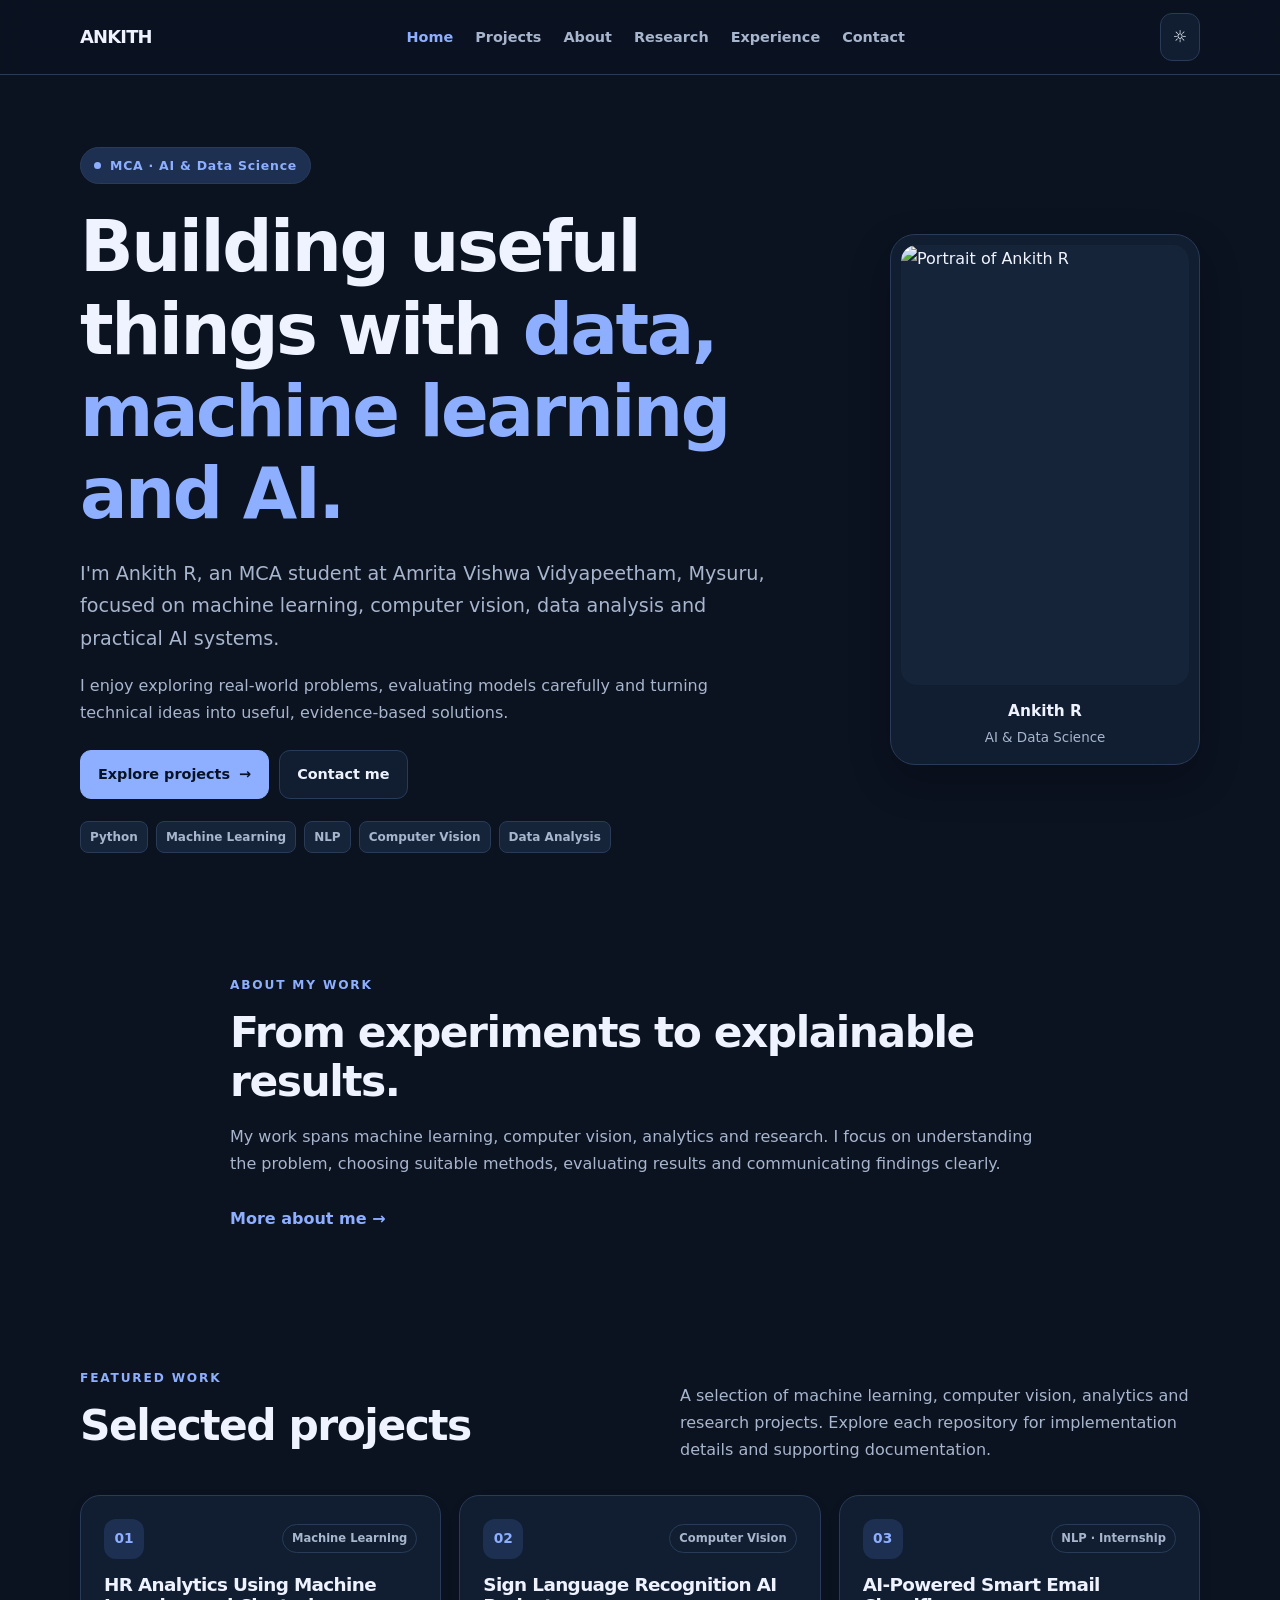
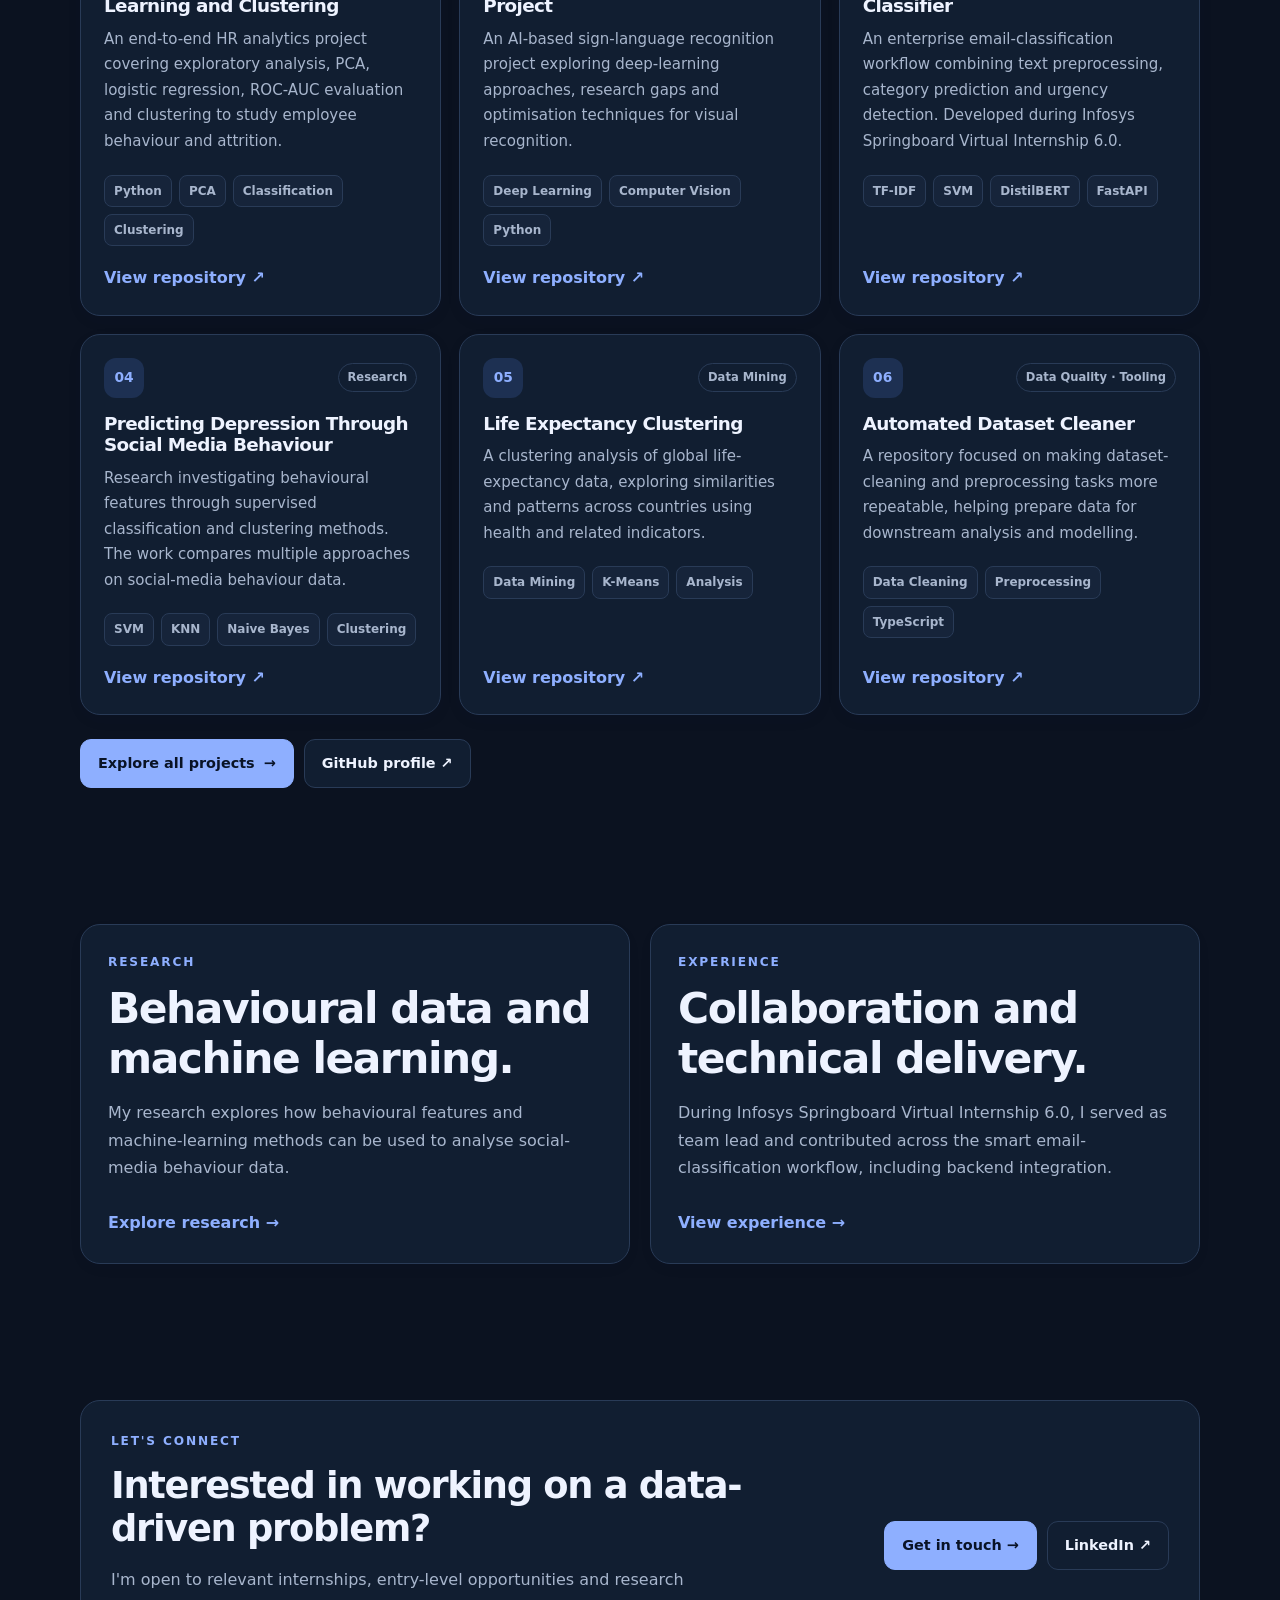
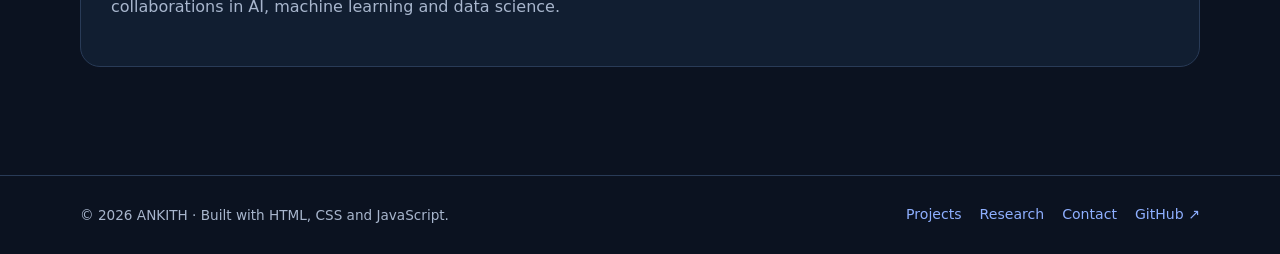
==== index.html @ ab0a6fef "Add files via upload" ====
<!doctype html>
<html lang="en" data-theme="dark">
<head>
  <meta charset="utf-8">
  <meta name="viewport" content="width=device-width, initial-scale=1">
  <meta name="description" content="Ankith R — MCA student in Artificial Intelligence and Data Science, exploring machine learning, computer vision, data analytics and research.">
  <meta name="theme-color" content="#0b1220">
  <title>Ankith R | AI &amp; Data Science Portfolio</title>

  <link rel="stylesheet" href="assets/style.css">

  <script>
    try {
      const savedTheme = localStorage.getItem("ankith-theme");
      if (savedTheme === "light" || savedTheme === "dark") {
        document.documentElement.dataset.theme = savedTheme;
      }
    } catch (e) {}
  </script>
</head>

<body>
  <a class="skip-link" href="#main">Skip to content</a>

  <header class="site-header">
    <div class="container nav-wrap">
      <a class="brand" href="index.html" aria-label="Ankith homepage">ANKITH</a>

      <nav class="nav" data-nav aria-label="Main navigation">
        <a href="index.html" aria-current="page">Home</a>
        <a href="projects.html">Projects</a>
        <a href="about.html">About</a>
        <a href="research.html">Research</a>
        <a href="experience.html">Experience</a>
        <a href="contact.html">Contact</a>
      </nav>

      <div class="nav-actions">
        <button class="icon-btn" type="button" data-theme-toggle
          aria-label="Toggle light and dark theme">☼</button>
        <button class="menu-btn" type="button" data-menu-toggle
          aria-expanded="false" aria-label="Toggle navigation">Menu</button>
      </div>
    </div>
  </header>

  <main id="main">
    <!-- HERO -->
    <section class="hero">
      <div class="container hero-grid">
        <div class="hero-copy reveal">
          <span class="eyebrow">MCA · AI &amp; Data Science</span>

          <h1>
            Building useful things with
            <em>data, machine learning and AI.</em>
          </h1>

          <p class="lead">
            I'm Ankith R, an MCA student at Amrita Vishwa Vidyapeetham,
            Mysuru, focused on machine learning, computer vision,
            data analysis and practical AI systems.
          </p>

          <p>
            I enjoy exploring real-world problems, evaluating models
            carefully and turning technical ideas into useful,
            evidence-based solutions.
          </p>

          <div class="button-row">
            <a class="btn btn-primary" href="projects.html">Explore projects <span aria-hidden="true">→</span></a>
            <a class="btn btn-secondary" href="contact.html">Contact me</a>
          </div>

          <div class="skill-row" aria-label="Areas of focus">
            <span class="skill-chip">Python</span>
            <span class="skill-chip">Machine Learning</span>
            <span class="skill-chip">NLP</span>
            <span class="skill-chip">Computer Vision</span>
            <span class="skill-chip">Data Analysis</span>
          </div>
        </div>

        <aside class="profile-frame reveal" aria-label="Profile">
          <img
            class="profile-photo"
            src="assets/profile.jpg"
            alt="Portrait of Ankith R"
            width="400"
            height="440"
            fetchpriority="high"
          >
          <div class="profile-caption">
            <strong>Ankith R</strong>
            <span>AI &amp; Data Science</span>
          </div>
        </aside>
      </div>
    </section>

    <!-- ABOUT PREVIEW -->
    <section class="section">
      <div class="container content-narrow reveal">
        <div class="kicker">About my work</div>
        <h2>From experiments to explainable results.</h2>
        <p>
          My work spans machine learning, computer vision, analytics
          and research. I focus on understanding the problem, choosing
          suitable methods, evaluating results and communicating
          findings clearly.
        </p>
        <a class="text-link" href="about.html">More about me <span aria-hidden="true">→</span></a>
      </div>
    </section>

    <!-- FEATURED PROJECTS -->
    <section class="section projects-showcase">
      <div class="container">
        <div class="section-head">
          <div>
            <div class="kicker">Featured work</div>
            <h2>Selected projects</h2>
          </div>
          <p>
            A selection of machine learning, computer vision,
            analytics and research projects. Explore each repository
            for implementation details and supporting documentation.
          </p>
        </div>

        <div class="project-grid">
          <article class="project-card reveal">
            <div class="card-top">
              <span class="project-number">01</span>
              <span class="badge">Machine Learning</span>
            </div>
            <h3>HR Analytics Using Machine Learning and Clustering</h3>
            <p>
              An end-to-end HR analytics project covering exploratory
              analysis, PCA, logistic regression, ROC-AUC evaluation
              and clustering to study employee behaviour and attrition.
            </p>
            <div class="tag-row">
              <span class="tag">Python</span>
              <span class="tag">PCA</span>
              <span class="tag">Classification</span>
              <span class="tag">Clustering</span>
            </div>
            <a class="text-link" href="https://github.com/AnkithR10/HR-Analytics-Using-Machine-Learning-and-Clustering" target="_blank" rel="noopener noreferrer">View repository ↗</a>
          </article>

          <article class="project-card reveal">
            <div class="card-top">
              <span class="project-number">02</span>
              <span class="badge">Computer Vision</span>
            </div>
            <h3>Sign Language Recognition AI Project</h3>
            <p>
              An AI-based sign-language recognition project exploring
              deep-learning approaches, research gaps and optimisation
              techniques for visual recognition.
            </p>
            <div class="tag-row">
              <span class="tag">Deep Learning</span>
              <span class="tag">Computer Vision</span>
              <span class="tag">Python</span>
            </div>
            <a class="text-link" href="https://github.com/AnkithR10/Sign-Language-Recognition-AI-project" target="_blank" rel="noopener noreferrer">View repository ↗</a>
          </article>

          <article class="project-card reveal">
            <div class="card-top">
              <span class="project-number">03</span>
              <span class="badge">NLP · Internship</span>
            </div>
            <h3>AI-Powered Smart Email Classifier</h3>
            <p>
              An enterprise email-classification workflow combining
              text preprocessing, category prediction and urgency
              detection. Developed during Infosys Springboard
              Virtual Internship 6.0.
            </p>
            <div class="tag-row">
              <span class="tag">TF-IDF</span>
              <span class="tag">SVM</span>
              <span class="tag">DistilBERT</span>
              <span class="tag">FastAPI</span>
            </div>
            <a class="text-link" href="https://github.com/AnkithR10/AI-Powered-Smart-Email-Classifier-for-Enterprises" target="_blank" rel="noopener noreferrer">View repository ↗</a>
          </article>

          <article class="project-card reveal">
            <div class="card-top">
              <span class="project-number">04</span>
              <span class="badge">Research</span>
            </div>
            <h3>Predicting Depression Through Social Media Behaviour</h3>
            <p>
              Research investigating behavioural features through
              supervised classification and clustering methods.
              The work compares multiple approaches on social-media
              behaviour data.
            </p>
            <div class="tag-row">
              <span class="tag">SVM</span>
              <span class="tag">KNN</span>
              <span class="tag">Naive Bayes</span>
              <span class="tag">Clustering</span>
            </div>
            <a class="text-link" href="https://github.com/AnkithR10/Predicting-Depression-Through-Social-Media-Behaviour" target="_blank" rel="noopener noreferrer">View repository ↗</a>
          </article>

          <article class="project-card reveal">
            <div class="card-top">
              <span class="project-number">05</span>
              <span class="badge">Data Mining</span>
            </div>
            <h3>Life Expectancy Clustering</h3>
            <p>
              A clustering analysis of global life-expectancy data,
              exploring similarities and patterns across countries
              using health and related indicators.
            </p>
            <div class="tag-row">
              <span class="tag">Data Mining</span>
              <span class="tag">K-Means</span>
              <span class="tag">Analysis</span>
            </div>
            <a class="text-link" href="https://github.com/AnkithR10/Life-Expectancy-Clustering" target="_blank" rel="noopener noreferrer">View repository ↗</a>
          </article>

          <article class="project-card reveal">
            <div class="card-top">
              <span class="project-number">06</span>
              <span class="badge">Data Quality · Tooling</span>
            </div>
            <h3>Automated Dataset Cleaner</h3>
            <p>
              A repository focused on making dataset-cleaning and
              preprocessing tasks more repeatable, helping prepare
              data for downstream analysis and modelling.
            </p>
            <div class="tag-row">
              <span class="tag">Data Cleaning</span>
              <span class="tag">Preprocessing</span>
              <span class="tag">TypeScript</span>
            </div>
            <a class="text-link" href="https://github.com/AnkithR10/Automated-Dataset-Cleaner" target="_blank" rel="noopener noreferrer">View repository ↗</a>
          </article>
        </div>

        <div class="button-row">
          <a class="btn btn-primary" href="projects.html">Explore all projects <span aria-hidden="true">→</span></a>
          <a class="btn btn-secondary" href="https://github.com/AnkithR10" target="_blank" rel="noopener noreferrer">GitHub profile ↗</a>
        </div>
      </div>
    </section>

    <!-- RESEARCH / EXPERIENCE -->
    <section class="section">
      <div class="container highlight-grid">
        <article class="panel reveal">
          <div class="kicker">Research</div>
          <h2>Behavioural data and machine learning.</h2>
          <p>
            My research explores how behavioural features and
            machine-learning methods can be used to analyse
            social-media behaviour data.
          </p>
          <a class="text-link" href="research.html">Explore research →</a>
        </article>

        <article class="panel reveal">
          <div class="kicker">Experience</div>
          <h2>Collaboration and technical delivery.</h2>
          <p>
            During Infosys Springboard Virtual Internship 6.0,
            I served as team lead and contributed across the
            smart email-classification workflow, including
            backend integration.
          </p>
          <a class="text-link" href="experience.html">View experience →</a>
        </article>
      </div>
    </section>

    <!-- CONTACT CTA -->
    <section class="section">
      <div class="container contact-cta reveal">
        <div>
          <div class="kicker">Let's connect</div>
          <h2>Interested in working on a data-driven problem?</h2>
          <p>
            I'm open to relevant internships, entry-level opportunities
            and research collaborations in AI, machine learning and
            data science.
          </p>
        </div>
        <div class="button-row">
          <a class="btn btn-primary" href="contact.html">Get in touch →</a>
          <a class="btn btn-secondary" href="https://www.linkedin.com/in/ankith-r-/" target="_blank" rel="noopener noreferrer">LinkedIn ↗</a>
        </div>
      </div>
    </section>
  </main>

  <footer class="footer">
    <div class="container footer-wrap">
      <p>© <span data-year>2026</span> ANKITH · Built with HTML, CSS and JavaScript.</p>
      <div class="footer-links">
        <a href="projects.html">Projects</a>
        <a href="research.html">Research</a>
        <a href="contact.html">Contact</a>
        <a href="https://github.com/AnkithR10" target="_blank" rel="noopener noreferrer">GitHub ↗</a>
      </div>
    </div>
  </footer>

  <script src="assets/script.js"></script>
</body>
</html>
---- assets/style.css ----
/* =====================================================
   ANKITH PORTFOLIO — COMPLETE RESPONSIVE STYLESHEET
   Light theme by default; dark theme when data-theme=dark
   ===================================================== */

:root {
  color-scheme: light;
  --bg: #f6f8fc;
  --surface: #ffffff;
  --surface-alt: #edf2fa;
  --ink: #17243a;
  --muted: #52627a;
  --line: #d6dfed;
  --accent: #245ce2;
  --accent-dark: #1742ad;
  --soft: #e4ecff;
  --navy: #101d32;
  --shadow: 0 16px 42px rgba(18, 38, 75, .08);
  --radius: 20px;
  --max: 1120px;
}

:root[data-theme="dark"] {
  color-scheme: dark;
  --bg: #0b1220;
  --surface: #111e31;
  --surface-alt: #16243a;
  --ink: #eef3ff;
  --muted: #a8b6cd;
  --line: #293b57;
  --accent: #8eafff;
  --accent-dark: #b5c9ff;
  --soft: #1d3052;
  --navy: #08101d;
  --shadow: 0 16px 42px rgba(0, 0, 0, .22);
}

/* Reset and page defaults */
* {
  box-sizing: border-box;
}

html {
  scroll-behavior: smooth;
  scroll-padding-top: 90px;
}

body {
  margin: 0;
  background: var(--bg);
  color: var(--ink);
  font-family: Inter, ui-sans-serif, system-ui, -apple-system,
    BlinkMacSystemFont, "Segoe UI", sans-serif;
  font-size: 16px;
  line-height: 1.7;
  transition: background-color .2s ease, color .2s ease;
}

img {
  max-width: 100%;
}

a {
  color: var(--accent);
  text-decoration: none;
  transition: color .18s ease;
}

a:hover {
  text-decoration: underline;
}

button,
input,
textarea,
select {
  font: inherit;
}

button,
a {
  touch-action: manipulation;
}

button:focus-visible,
a:focus-visible,
input:focus-visible,
textarea:focus-visible {
  outline: 3px solid var(--accent);
  outline-offset: 4px;
}

::selection {
  background: var(--soft);
  color: var(--ink);
}

.skip-link {
  position: absolute;
  top: 8px;
  left: -9999px;
  z-index: 100;
  padding: 10px 14px;
  border-radius: 8px;
  background: var(--surface);
  color: var(--ink);
}

.skip-link:focus {
  left: 8px;
}

.container {
  width: min(var(--max), calc(100% - 40px));
  margin-inline: auto;
}

.content-narrow {
  max-width: 820px;
}

/* Navigation */
.site-header {
  position: sticky;
  top: 0;
  z-index: 50;
  background: var(--bg);
  background: color-mix(in srgb, var(--bg) 94%, transparent);
  backdrop-filter: blur(14px);
  border-bottom: 1px solid var(--line);
}

.nav-wrap {
  min-height: 74px;
  display: flex;
  align-items: center;
  justify-content: space-between;
  gap: 22px;
}

.brand {
  color: var(--ink);
  font-size: 1.12rem;
  font-weight: 900;
  letter-spacing: -.045em;
  white-space: nowrap;
}

.brand:hover {
  text-decoration: none;
}

.nav {
  display: flex;
  align-items: center;
  gap: 22px;
}

.nav a {
  color: var(--muted);
  font-size: .9rem;
  font-weight: 650;
}

.nav a:hover,
.nav a[aria-current="page"] {
  color: var(--accent);
  text-decoration: none;
}

.nav-actions {
  display: flex;
  align-items: center;
  gap: 8px;
}

.icon-btn,
.menu-btn {
  display: inline-flex;
  align-items: center;
  justify-content: center;
  min-height: 42px;
  padding: 9px 12px;
  border: 1px solid var(--line);
  border-radius: 12px;
  background: var(--surface);
  color: var(--ink);
  cursor: pointer;
}

.icon-btn:hover,
.menu-btn:hover {
  border-color: var(--accent);
}

.menu-btn {
  display: none;
}

/* Headings and shared text */
h1,
h2,
h3,
h4 {
  margin: 0 0 16px;
  color: var(--ink);
  line-height: 1.17;
  letter-spacing: -.035em;
}

h1 {
  max-width: 850px;
  font-size: clamp(2.6rem, 5.5vw, 4.7rem);
  font-weight: 850;
}

h2 {
  font-size: clamp(1.8rem, 3.4vw, 2.65rem);
  font-weight: 800;
}

h3 {
  font-size: 1.2rem;
  font-weight: 780;
}

p {
  margin: 0 0 16px;
  color: var(--muted);
}

.lead {
  max-width: 700px;
  font-size: clamp(1.05rem, 1.8vw, 1.2rem);
}

.kicker {
  margin-bottom: 12px;
  color: var(--accent);
  font-size: .76rem;
  font-weight: 850;
  letter-spacing: .15em;
  text-transform: uppercase;
}

.eyebrow {
  display: inline-flex;
  align-items: center;
  gap: 9px;
  margin-bottom: 22px;
  padding: 7px 13px;
  border: 1px solid var(--line);
  border-radius: 999px;
  background: var(--soft);
  color: var(--accent);
  font-size: .78rem;
  font-weight: 800;
  letter-spacing: .06em;
}

.eyebrow::before {
  width: 7px;
  height: 7px;
  border-radius: 50%;
  background: var(--accent);
  content: "";
}

/* Homepage hero */
.hero {
  padding: 72px 0 54px;
}

.hero-grid {
  display: grid;
  grid-template-columns: minmax(0, 1.35fr) minmax(230px, .65fr);
  align-items: center;
  gap: clamp(32px, 6vw, 76px);
}

.hero-copy h1 {
  margin-bottom: 22px;
}

.hero-copy h1 em {
  color: var(--accent);
  font-style: normal;
}

.hero-copy > p {
  max-width: 690px;
}

.profile-frame {
  width: 100%;
  max-width: 310px;
  justify-self: end;
  padding: 10px;
  overflow: hidden;
  border: 1px solid var(--line);
  border-radius: 25px;
  background: var(--surface);
  box-shadow: var(--shadow);
}

.profile-photo {
  display: block;
  width: 100%;
  aspect-ratio: 4 / 5.2;
  object-fit: cover;
  object-position: center top;
  border-radius: 16px;
  background: var(--surface-alt);
}

.profile-caption {
  display: flex;
  flex-direction: column;
  align-items: center;
  gap: 2px;
  padding: 13px 5px 5px;
  color: var(--muted);
  text-align: center;
  font-size: .88rem;
}

.profile-caption strong {
  color: var(--ink);
  font-size: .96rem;
}

.profile-caption span {
  font-size: .84rem;
}

/* Buttons and skill tags */
.button-row,
.tag-row,
.skill-row {
  display: flex;
  align-items: center;
  flex-wrap: wrap;
  gap: 10px;
}

.button-row {
  margin-top: 24px;
}

.btn {
  display: inline-flex;
  align-items: center;
  justify-content: center;
  gap: 9px;
  min-height: 44px;
  padding: 11px 17px;
  border: 1px solid transparent;
  border-radius: 11px;
  font-size: .9rem;
  font-weight: 750;
  transition: transform .18s ease, background-color .18s ease,
    border-color .18s ease;
}

.btn:hover {
  transform: translateY(-2px);
  text-decoration: none;
}

.btn-primary {
  border-color: var(--accent);
  background: var(--accent);
  color: #fff;
}

:root[data-theme="dark"] .btn-primary {
  color: #091326;
}

.btn-primary:hover {
  background: var(--accent-dark);
  color: var(--bg);
}

.btn-secondary {
  border-color: var(--line);
  background: var(--surface);
  color: var(--ink);
}

.btn-secondary:hover {
  border-color: var(--accent);
  color: var(--accent);
}

.skill-row {
  margin-top: 22px;
  gap: 8px;
}

.skill-chip,
.tag {
  display: inline-flex;
  align-items: center;
  padding: 5px 9px;
  border: 1px solid var(--line);
  border-radius: 8px;
  background: var(--surface-alt);
  color: var(--muted);
  font-size: .75rem;
  font-weight: 600;
}

/* Sections */
.section {
  padding: 68px 0;
}

.section-tight {
  padding: 38px 0;
}

.section-head {
  display: flex;
  align-items: end;
  justify-content: space-between;
  gap: 28px;
  margin-bottom: 28px;
}

.section-head > div {
  flex: 1;
}

.section-head p {
  max-width: 520px;
  margin-bottom: 3px;
}

.text-link {
  display: inline-block;
  margin-top: 12px;
  color: var(--accent);
  font-weight: 800;
}

.text-link:hover {
  text-decoration: underline;
}

/* Project cards */
.project-grid,
.card-grid {
  display: grid;
  grid-template-columns: repeat(3, minmax(0, 1fr));
  gap: 18px;
}

.project-card,
.card {
  display: flex;
  min-width: 0;
  flex-direction: column;
  align-items: flex-start;
  padding: 23px;
  border: 1px solid var(--line);
  border-radius: var(--radius);
  background: var(--surface);
  box-shadow: 0 5px 18px rgba(20, 40, 75, .035);
  transition: transform .22s ease, border-color .22s ease,
    box-shadow .22s ease, background-color .2s ease;
}

.project-card:hover,
.card:hover {
  transform: translateY(-4px);
  border-color: var(--accent);
  box-shadow: var(--shadow);
}

.project-card h3,
.card h3 {
  margin: 15px 0 10px;
  font-size: 1.15rem;
}

.project-card p,
.card p {
  font-size: .94rem;
}

.card-top {
  display: flex;
  width: 100%;
  align-items: center;
  justify-content: space-between;
  gap: 10px;
}

.project-number,
.project-mark {
  display: inline-grid;
  min-width: 40px;
  min-height: 40px;
  place-items: center;
  padding: 6px 9px;
  border-radius: 12px;
  background: var(--soft);
  color: var(--accent);
  font-size: .86rem;
  font-weight: 850;
}

.badge,
.pill {
  display: inline-flex;
  align-items: center;
  padding: 4px 9px;
  border: 1px solid var(--line);
  border-radius: 999px;
  color: var(--muted);
  font-size: .72rem;
  font-weight: 700;
}

.project-card .tag-row {
  margin-top: 4px;
  gap: 7px;
}

.project-card .text-link,
.card .card-link {
  margin-top: auto;
  padding-top: 18px;
}

.tags {
  display: flex;
  flex-wrap: wrap;
  gap: 7px;
  margin: 8px 0 18px;
}

.tags span {
  padding: 4px 8px;
  border: 1px solid var(--line);
  border-radius: 8px;
  background: var(--surface-alt);
  color: var(--muted);
  font-size: .76rem;
}

/* Panels and split layouts */
.panel,
.contact-panel,
.content-card {
  padding: 27px;
  border: 1px solid var(--line);
  border-radius: var(--radius);
  background: var(--surface);
  box-shadow: 0 5px 18px rgba(20, 40, 75, .025);
}

.highlight-grid,
.split {
  display: grid;
  grid-template-columns: repeat(2, minmax(0, 1fr));
  align-items: stretch;
  gap: 20px;
}

.list-clean {
  margin: 0;
  padding: 0;
  list-style: none;
}

.list-clean li {
  padding: 12px 0;
  border-bottom: 1px solid var(--line);
  color: var(--muted);
}

.list-clean li:last-child {
  border-bottom: 0;
}

.list-clean strong {
  color: var(--ink);
}

/* Inner pages */
.page-hero {
  padding: 62px 0 28px;
}

.page-hero h1 {
  font-size: clamp(2.4rem, 5vw, 3.8rem);
}

.breadcrumb {
  margin-bottom: 20px;
  color: var(--muted);
  font-size: .85rem;
}

.detail-layout {
  display: grid;
  grid-template-columns: minmax(0, 1fr) 280px;
  align-items: start;
  gap: 32px;
}

.prose h2 {
  margin-top: 38px;
  font-size: 1.7rem;
}

.prose h3 {
  margin-top: 25px;
}

.prose ul,
.prose ol {
  padding-left: 22px;
  color: var(--muted);
}

.prose li {
  margin-bottom: 8px;
}

.callout {
  margin: 22px 0;
  padding: 18px 20px;
  border-left: 4px solid var(--accent);
  border-radius: 0 14px 14px 0;
  background: var(--soft);
}

.callout p {
  margin: 0;
}

/* Experience timeline and metrics */
.timeline {
  margin-left: 8px;
  padding-left: 24px;
  border-left: 2px solid var(--line);
}

.timeline-item {
  position: relative;
  padding-bottom: 28px;
}

.timeline-item::before {
  position: absolute;
  top: 7px;
  left: -32px;
  width: 12px;
  height: 12px;
  border-radius: 50%;
  background: var(--accent);
  box-shadow: 0 0 0 5px var(--soft);
  content: "";
}

.timeline-item:last-child {
  padding-bottom: 0;
}

.timeline-item .meta {
  margin-bottom: 6px;
  color: var(--accent);
  font-size: .85rem;
  font-weight: 750;
}

.metric-row {
  display: grid;
  grid-template-columns: repeat(3, minmax(0, 1fr));
  gap: 12px;
  margin: 22px 0;
}

.metric {
  padding: 16px;
  border: 1px solid var(--line);
  border-radius: 15px;
  background: var(--surface-alt);
}

.metric strong {
  display: block;
  color: var(--ink);
  font-size: 1.4rem;
}

.metric span {
  color: var(--muted);
  font-size: .82rem;
}

/* Contact page and call to action */
.contact-grid {
  display: grid;
  grid-template-columns: repeat(2, minmax(0, 1fr));
  gap: 18px;
}

.contact-item {
  display: flex;
  align-items: flex-start;
  gap: 14px;
  padding: 20px;
  border: 1px solid var(--line);
  border-radius: 16px;
  background: var(--surface);
}

.contact-icon {
  display: grid;
  width: 40px;
  height: 40px;
  flex: 0 0 40px;
  place-items: center;
  border-radius: 12px;
  background: var(--soft);
  color: var(--accent);
  font-weight: 850;
}

.contact-item p {
  margin: 3px 0 0;
  overflow-wrap: anywhere;
}

.contact-cta {
  display: flex;
  align-items: center;
  justify-content: space-between;
  gap: 28px;
  padding: 30px;
  border: 1px solid var(--line);
  border-radius: var(--radius);
  background: var(--surface);
}

.contact-cta > div:first-child {
  max-width: 650px;
}

.contact-cta h2 {
  font-size: clamp(1.6rem, 3vw, 2.3rem);
}

/* Notes and footer */
.notice {
  padding: 16px;
  border: 1px dashed var(--line);
  border-radius: 14px;
  color: var(--muted);
  font-size: .9rem;
}

.empty-link {
  color: var(--muted);
  font-size: .88rem;
}

.back-link {
  display: inline-block;
  margin-top: 12px;
  font-weight: 750;
}

hr {
  margin: 28px 0;
  border: 0;
  border-top: 1px solid var(--line);
}

.footer {
  margin-top: 40px;
  padding: 27px 0;
  border-top: 1px solid var(--line);
  background: var(--bg);
}

.footer-wrap {
  display: flex;
  align-items: center;
  justify-content: space-between;
  flex-wrap: wrap;
  gap: 20px;
}

.footer p {
  margin: 0;
  font-size: .85rem;
}

.footer-links {
  display: flex;
  flex-wrap: wrap;
  gap: 18px;
  font-size: .88rem;
}

/* Subtle entrance animation */
.reveal {
  opacity: 1;
  transform: translateY(0);
}

.js-motion .reveal {
  animation: reveal-in .65s ease both;
}

.js-motion .project-card:nth-child(2),
.js-motion .card:nth-child(2) {
  animation-delay: 70ms;
}

.js-motion .project-card:nth-child(3),
.js-motion .card:nth-child(3) {
  animation-delay: 140ms;
}

.js-motion .project-card:nth-child(4),
.js-motion .card:nth-child(4) {
  animation-delay: 210ms;
}

@keyframes reveal-in {
  from {
    opacity: 0;
    transform: translateY(13px);
  }
  to {
    opacity: 1;
    transform: translateY(0);
  }
}

/* Responsive tablet layout */
@media (max-width: 900px) {
  .hero-grid {
    grid-template-columns: minmax(0, 1.2fr) minmax(200px, .8fr);
    gap: 30px;
  }

  .project-grid,
  .card-grid {
    grid-template-columns: repeat(2, minmax(0, 1fr));
  }

  .detail-layout {
    grid-template-columns: 1fr;
  }

  .section-head {
    align-items: flex-start;
    flex-direction: column;
    gap: 8px;
  }

  .section-head p {
    max-width: 700px;
  }
}

/* Responsive mobile layout */
@media (max-width: 680px) {
  .container {
    width: calc(100% - 30px);
  }

  .nav-wrap {
    min-height: 66px;
  }

  .menu-btn {
    display: inline-flex;
  }

  .nav {
    display: none;
    position: absolute;
    top: 65px;
    right: 0;
    left: 0;
    align-items: flex-start;
    flex-direction: column;
    gap: 15px;
    padding: 18px 22px 22px;
    border-bottom: 1px solid var(--line);
    background: var(--bg);
  }

  .nav.open {
    display: flex;
  }

  .nav-actions {
    margin-left: auto;
  }

  .hero {
    padding: 44px 0 36px;
  }

  .hero-grid {
    grid-template-columns: 1fr;
    gap: 32px;
  }

  .hero-copy h1 {
    font-size: clamp(2.5rem, 10vw, 3.7rem);
  }

  .profile-frame {
    width: min(100%, 290px);
    justify-self: start;
  }

  .section {
    padding: 46px 0;
  }

  .section-tight {
    padding: 30px 0;
  }

  .project-grid,
  .card-grid,
  .contact-grid,
  .highlight-grid,
  .split,
  .metric-row {
    grid-template-columns: 1fr;
  }

  .project-card,
  .card,
  .panel,
  .contact-panel,
  .content-card {
    padding: 21px;
  }

  .contact-cta {
    align-items: flex-start;
    flex-direction: column;
    padding: 23px;
  }

  .page-hero {
    padding-top: 42px;
  }

  .footer-wrap {
    align-items: flex-start;
    flex-direction: column;
  }

  h1 {
    font-size: 2.65rem;
  }
}

/* Respect the visitor's reduced-motion preference */
@media (prefers-reduced-motion: reduce) {
  *,
  *::before,
  *::after {
    scroll-behavior: auto !important;
    animation-duration: .01ms !important;
    animation-iteration-count: 1 !important;
    transition-duration: .01ms !important;
  }

  .project-card:hover,
  .card:hover,
  .btn:hover {
    transform: none;
  }
}
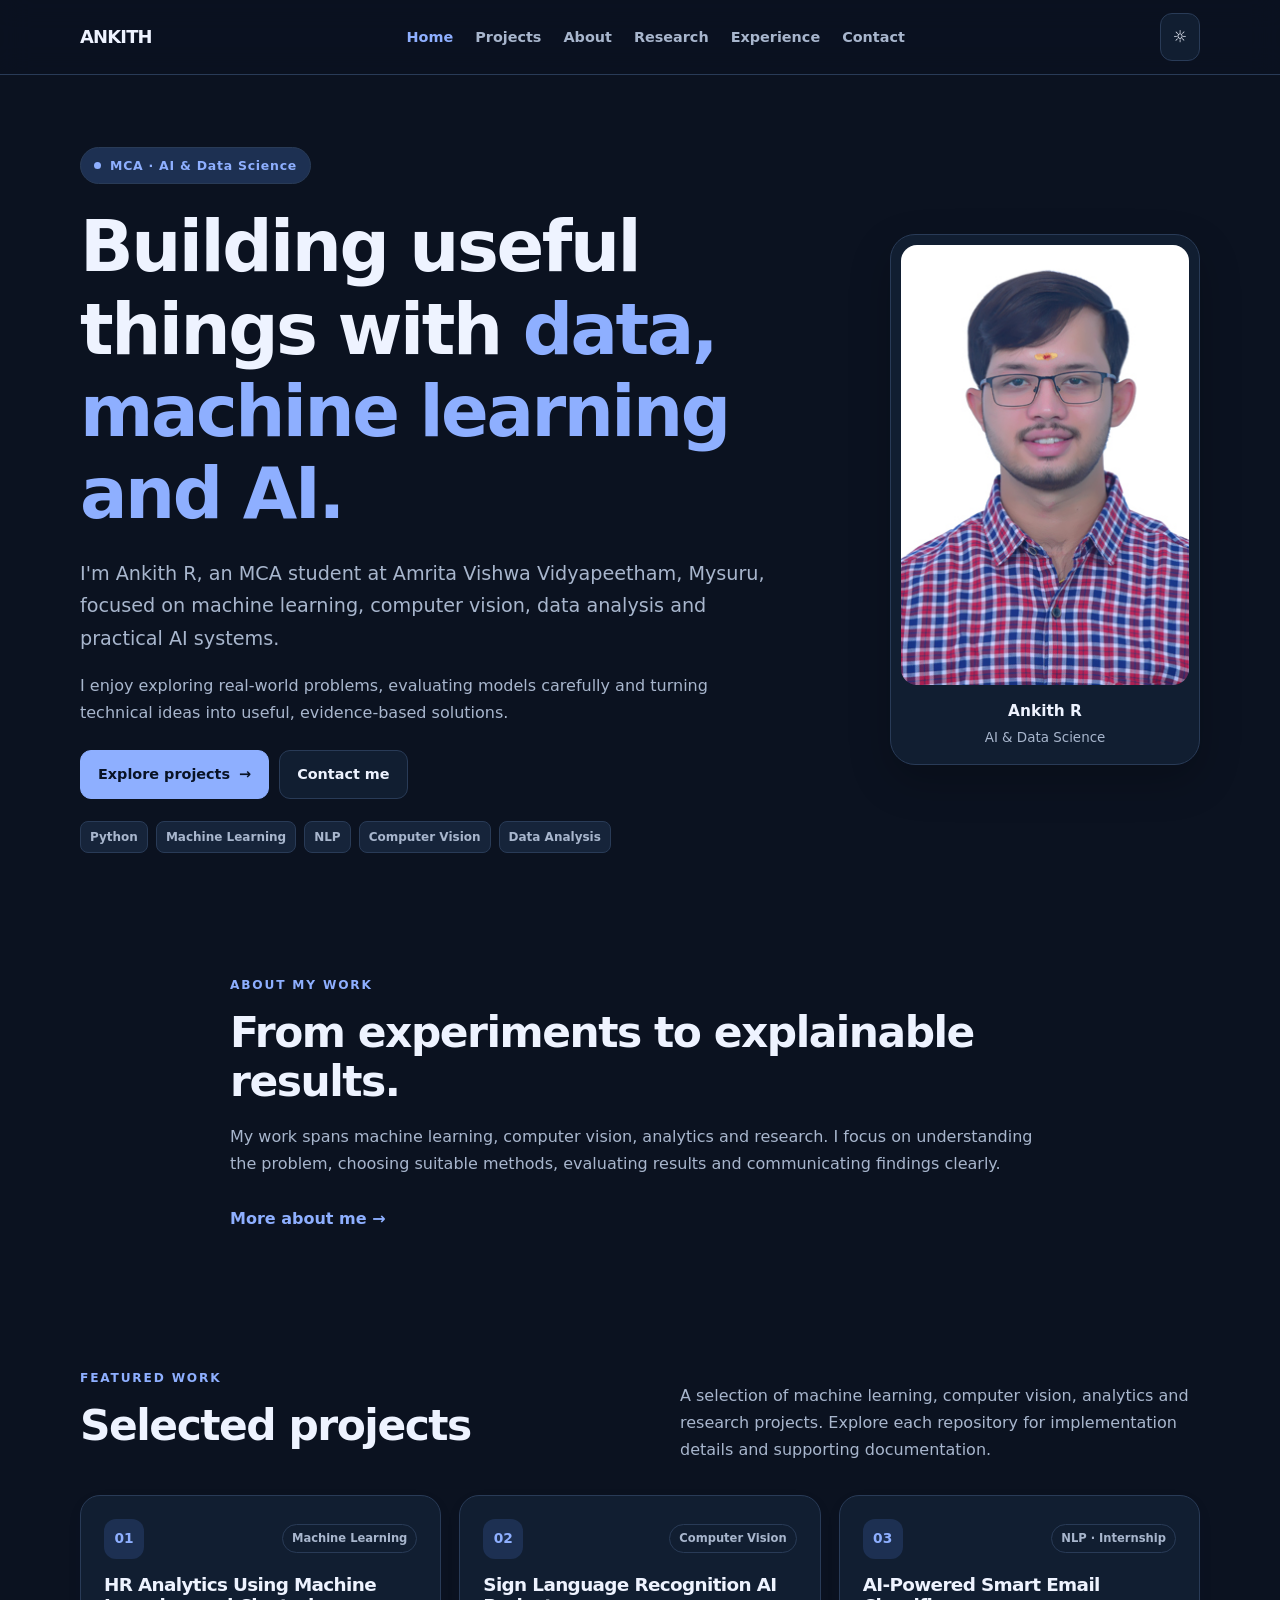
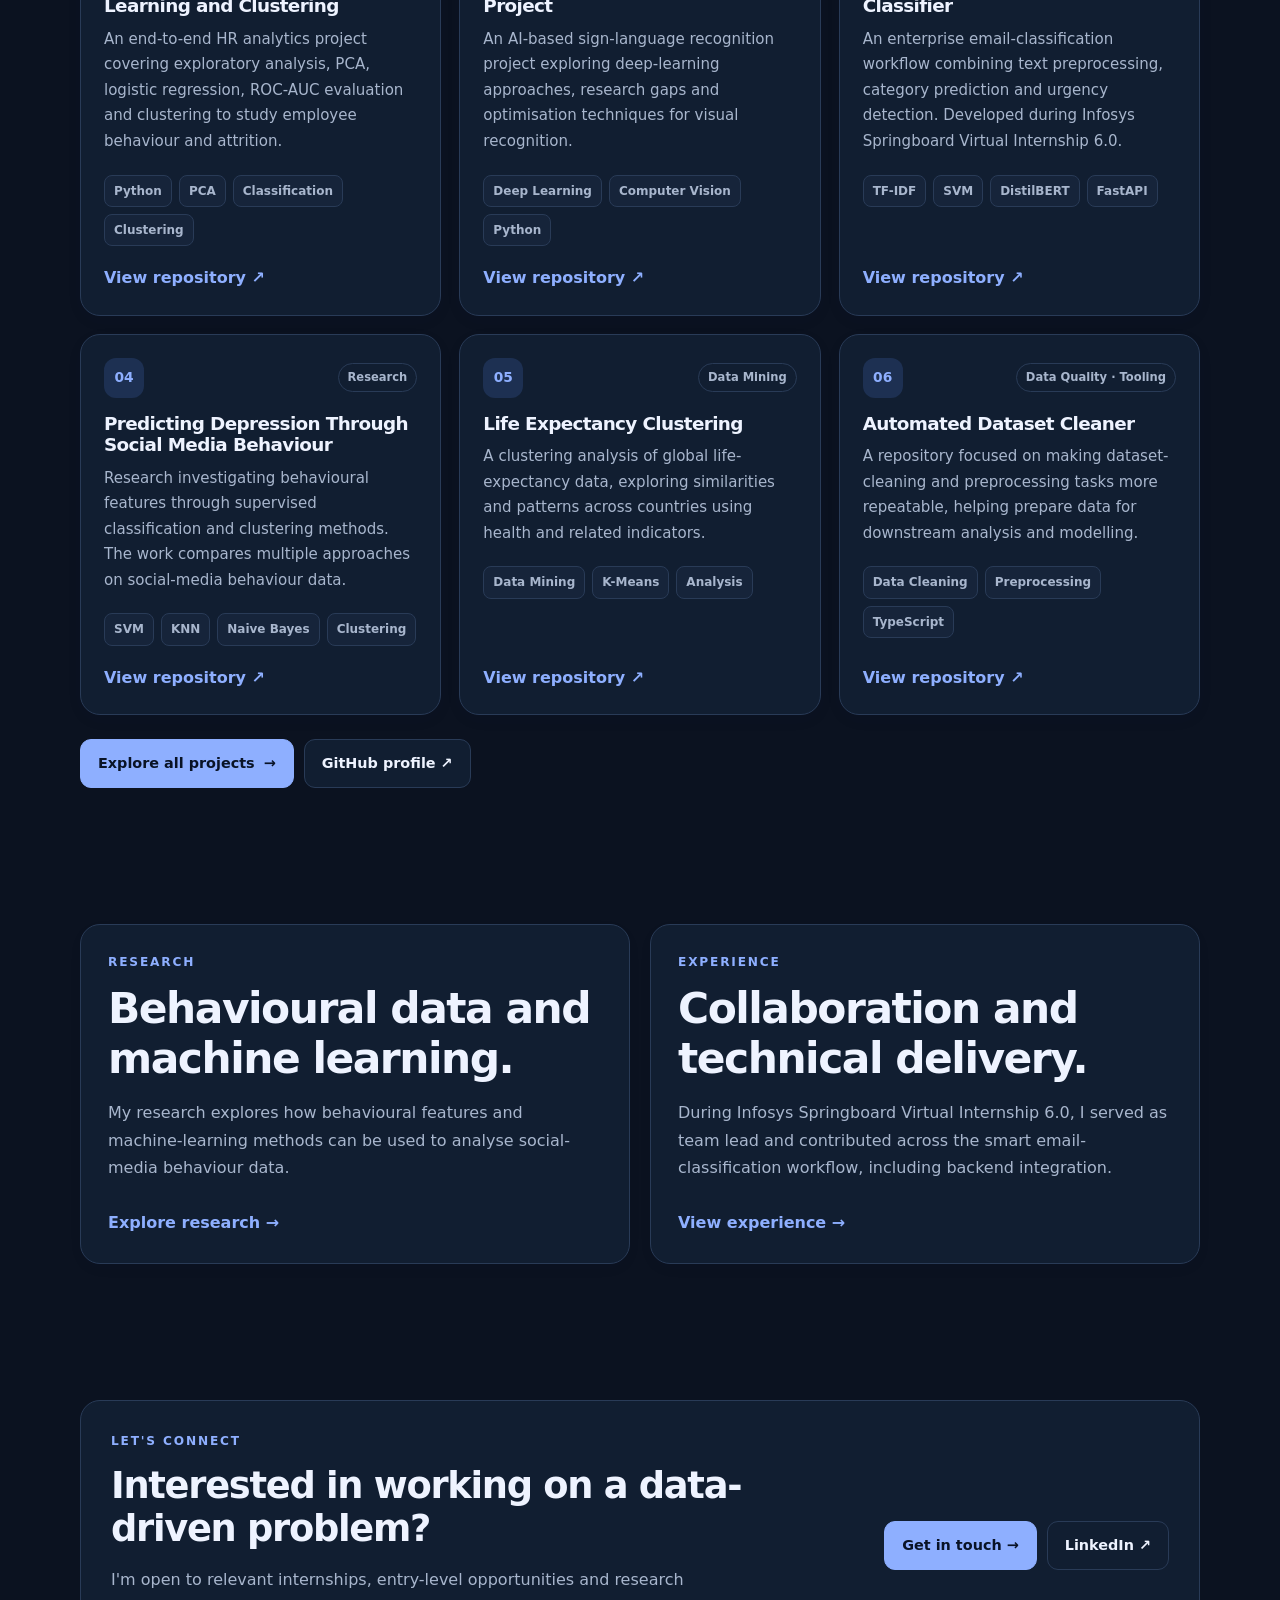
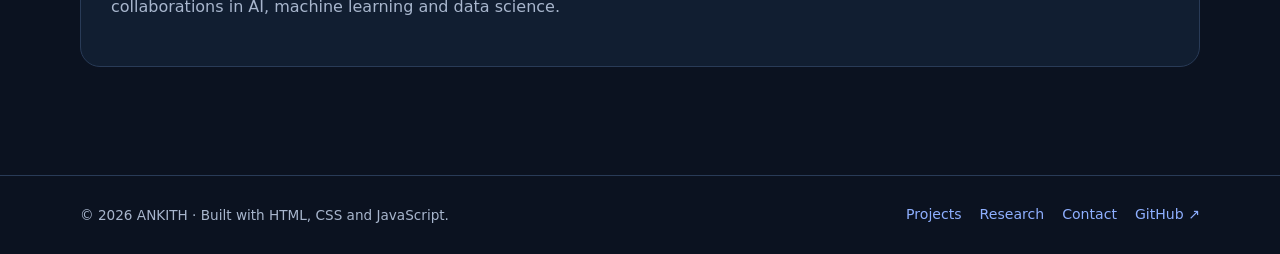
==== commit dc46c12b: "Change profile image filename to uppercase extension" ====
--- a/index.html
+++ b/index.html
@@ -86,7 +86,7 @@
         <aside class="profile-frame reveal" aria-label="Profile">
           <img
             class="profile-photo"
-            src="assets/profile.jpg"
+            src="assets/profile.JPG"
             alt="Portrait of Ankith R"
             width="400"
             height="440"
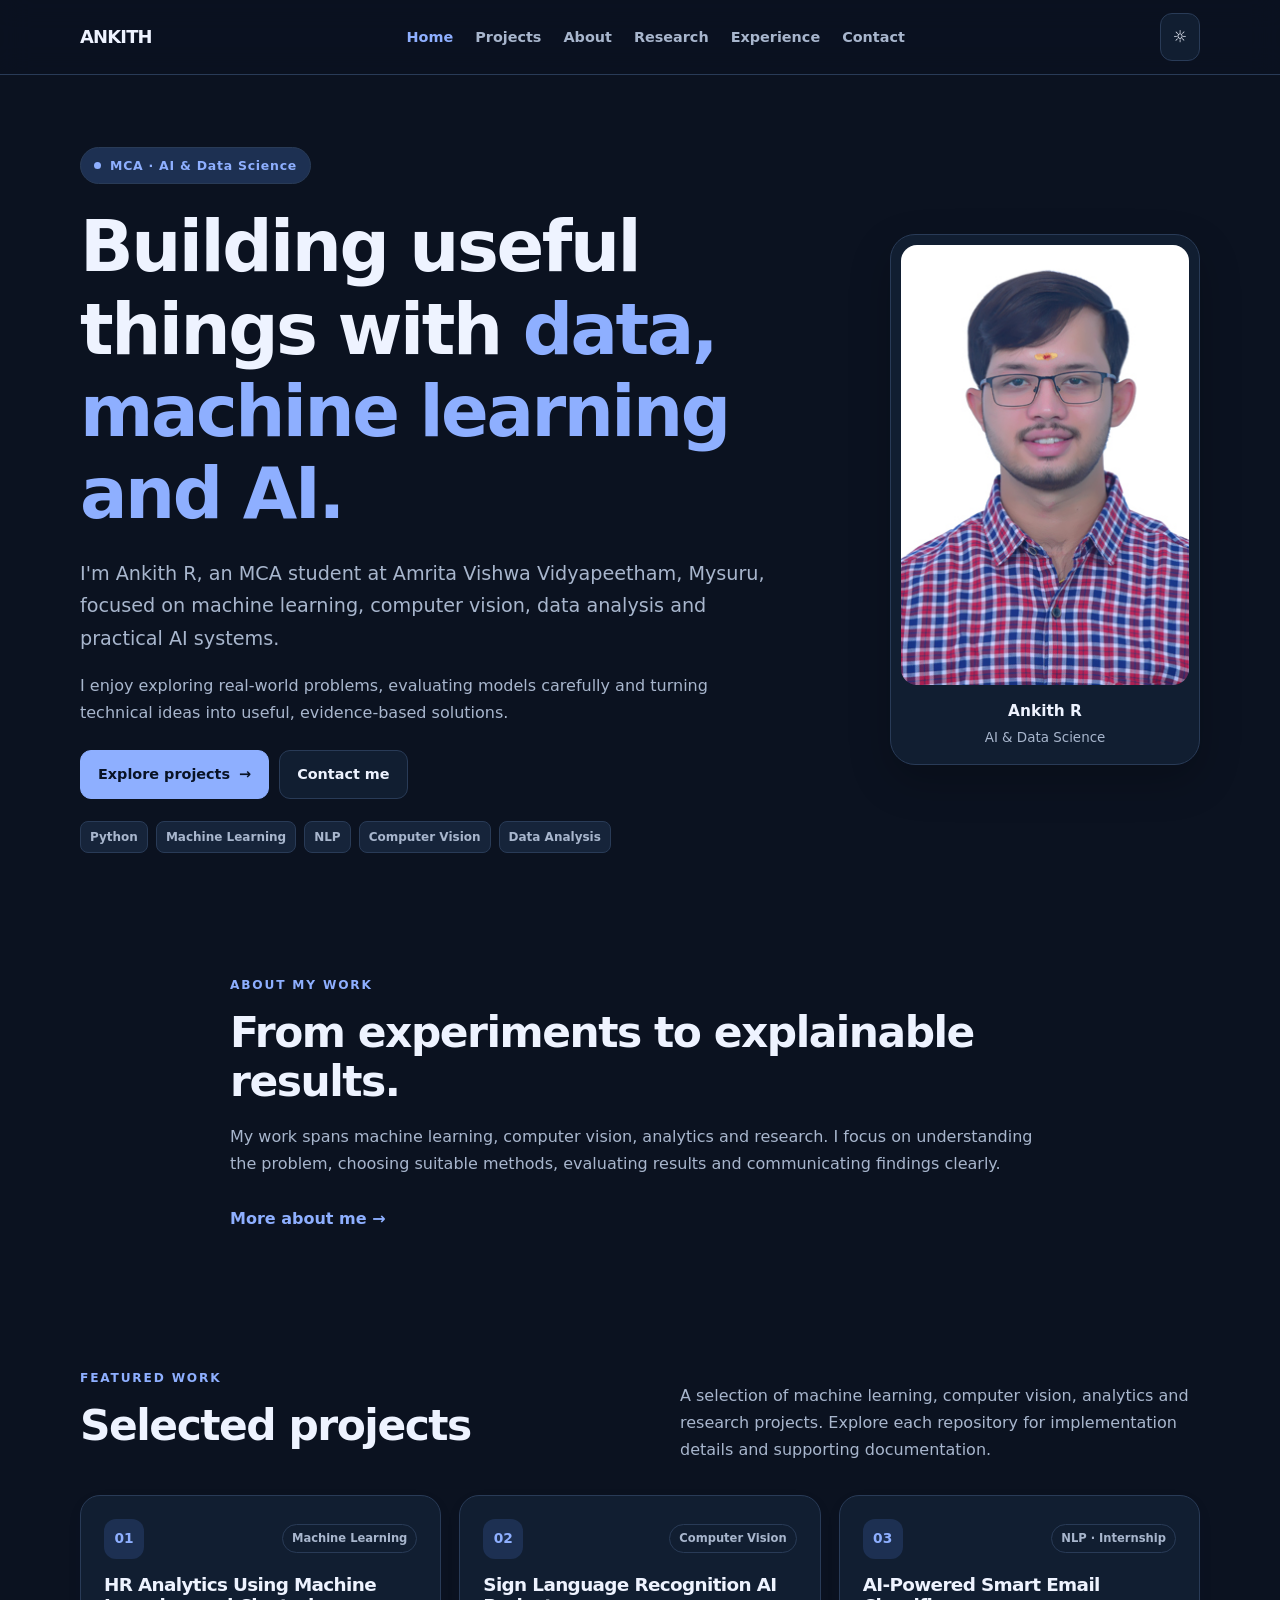
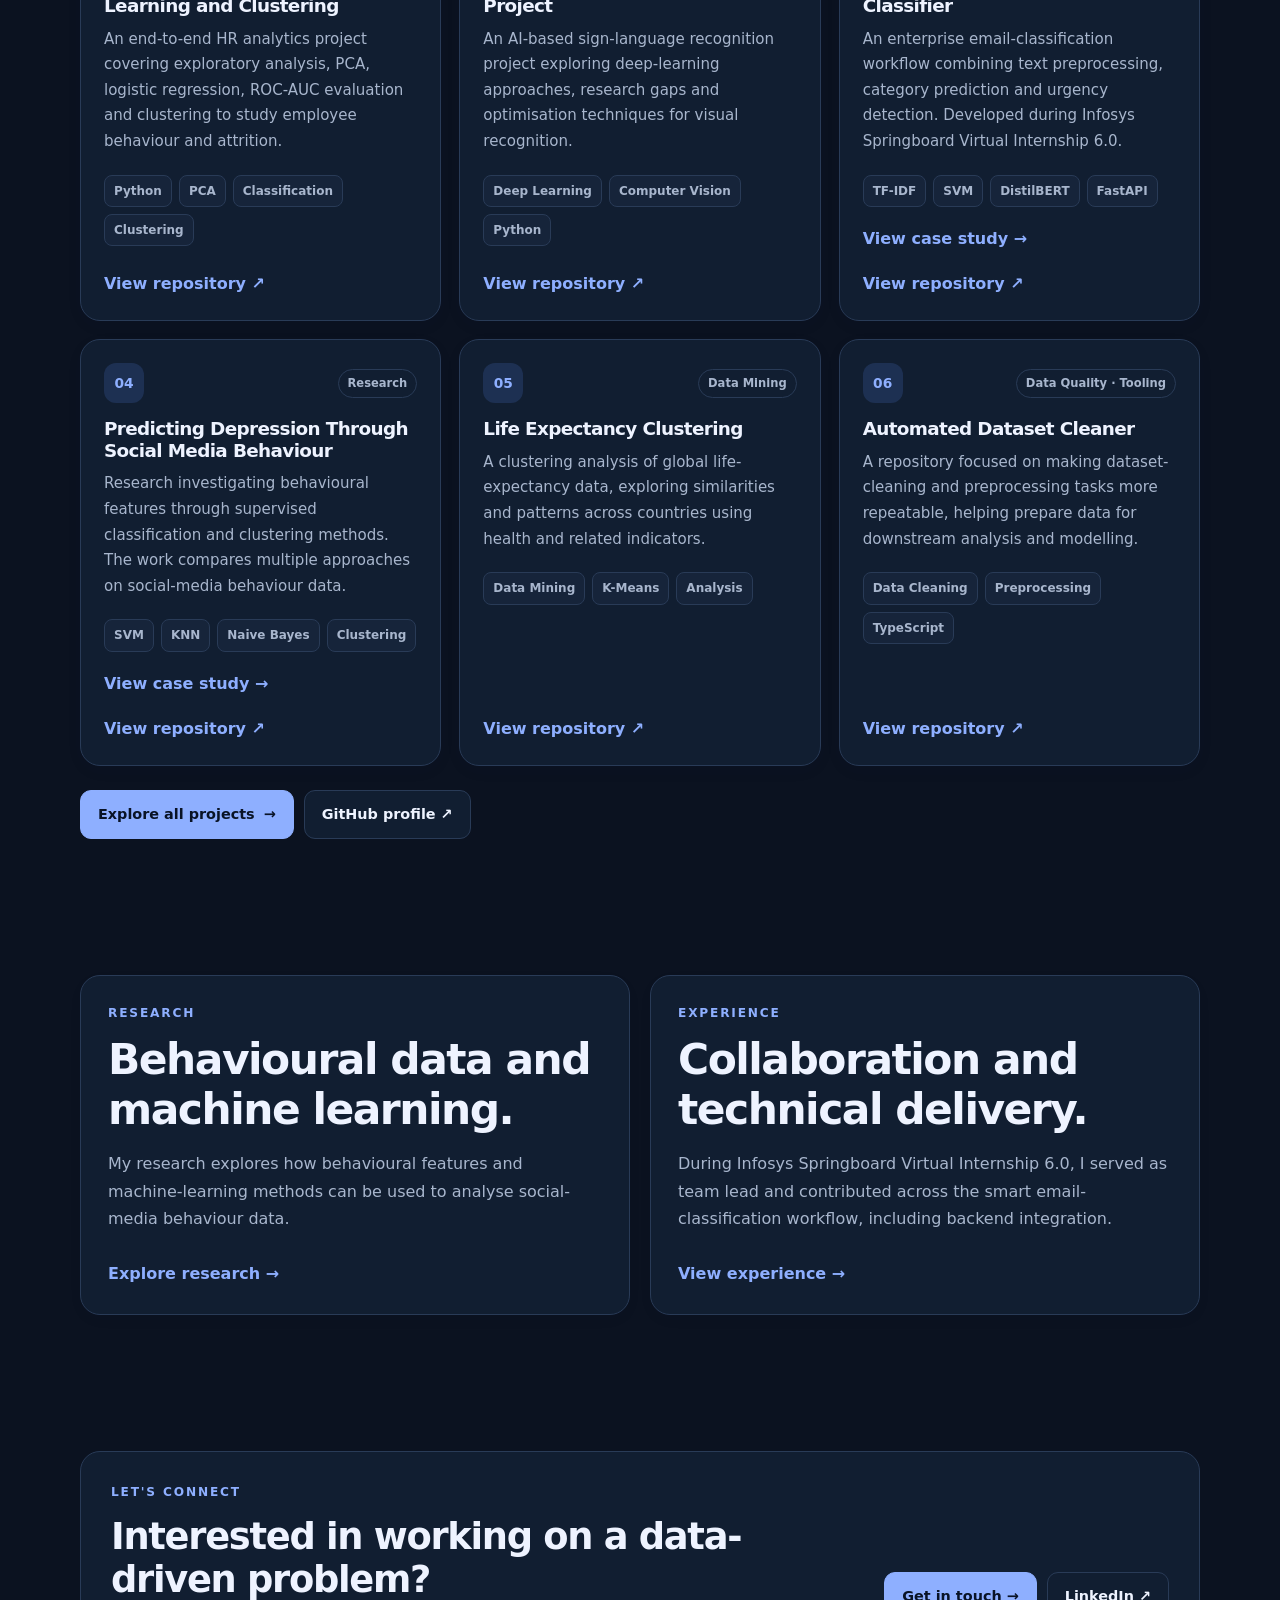
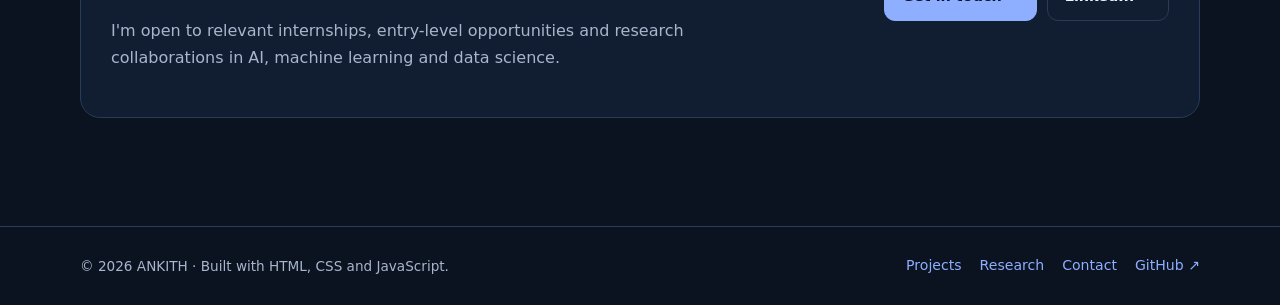
==== commit fc814128: "Update links to use fragment identifiers" ====
--- a/index.html
+++ b/index.html
@@ -25,15 +25,15 @@
 
   <header class="site-header">
     <div class="container nav-wrap">
-      <a class="brand" href="index.html" aria-label="Ankith homepage">ANKITH</a>
+      <a class="brand" href="#home" aria-label="Ankith homepage">ANKITH</a>
 
       <nav class="nav" data-nav aria-label="Main navigation">
-        <a href="index.html" aria-current="page">Home</a>
-        <a href="projects.html">Projects</a>
-        <a href="about.html">About</a>
-        <a href="research.html">Research</a>
-        <a href="experience.html">Experience</a>
-        <a href="contact.html">Contact</a>
+        <a href="#home" aria-current="page">Home</a>
+        <a href="#projects">Projects</a>
+        <a href="#about">About</a>
+        <a href="#research">Research</a>
+        <a href="#experience">Experience</a>
+        <a href="#contact">Contact</a>
       </nav>
 
       <div class="nav-actions">
@@ -47,7 +47,7 @@
 
   <main id="main">
     <!-- HERO -->
-    <section class="hero">
+    <section class="hero" id="home">
       <div class="container hero-grid">
         <div class="hero-copy reveal">
           <span class="eyebrow">MCA · AI &amp; Data Science</span>
@@ -70,8 +70,8 @@
           </p>
 
           <div class="button-row">
-            <a class="btn btn-primary" href="projects.html">Explore projects <span aria-hidden="true">→</span></a>
-            <a class="btn btn-secondary" href="contact.html">Contact me</a>
+            <a class="btn btn-primary" href="#projects">Explore projects <span aria-hidden="true">→</span></a>
+            <a class="btn btn-secondary" href="#contact">Contact me</a>
           </div>
 
           <div class="skill-row" aria-label="Areas of focus">
@@ -101,7 +101,7 @@
     </section>
 
     <!-- ABOUT PREVIEW -->
-    <section class="section">
+    <section class="section" id="about">
       <div class="container content-narrow reveal">
         <div class="kicker">About my work</div>
         <h2>From experiments to explainable results.</h2>
@@ -111,12 +111,12 @@
           suitable methods, evaluating results and communicating
           findings clearly.
         </p>
-        <a class="text-link" href="about.html">More about me <span aria-hidden="true">→</span></a>
+        <a class="text-link" href="#about">More about me <span aria-hidden="true">→</span></a>
       </div>
     </section>
 
     <!-- FEATURED PROJECTS -->
-    <section class="section projects-showcase">
+    <section class="section projects-showcase" id="projects">
       <div class="container">
         <div class="section-head">
           <div>
@@ -188,6 +188,7 @@
               <span class="tag">DistilBERT</span>
               <span class="tag">FastAPI</span>
             </div>
+            <a class="text-link" href="projects/email-classifier.html">View case study →</a>
             <a class="text-link" href="https://github.com/AnkithR10/AI-Powered-Smart-Email-Classifier-for-Enterprises" target="_blank" rel="noopener noreferrer">View repository ↗</a>
           </article>
 
@@ -209,6 +210,7 @@
               <span class="tag">Naive Bayes</span>
               <span class="tag">Clustering</span>
             </div>
+            <a class="text-link" href="projects/depression-research.html">View case study →</a>
             <a class="text-link" href="https://github.com/AnkithR10/Predicting-Depression-Through-Social-Media-Behaviour" target="_blank" rel="noopener noreferrer">View repository ↗</a>
           </article>
 
@@ -252,7 +254,7 @@
         </div>
 
         <div class="button-row">
-          <a class="btn btn-primary" href="projects.html">Explore all projects <span aria-hidden="true">→</span></a>
+          <a class="btn btn-primary" href="#projects">Explore all projects <span aria-hidden="true">→</span></a>
           <a class="btn btn-secondary" href="https://github.com/AnkithR10" target="_blank" rel="noopener noreferrer">GitHub profile ↗</a>
         </div>
       </div>
@@ -261,7 +263,7 @@
     <!-- RESEARCH / EXPERIENCE -->
     <section class="section">
       <div class="container highlight-grid">
-        <article class="panel reveal">
+        <article class="panel reveal" id="research">
           <div class="kicker">Research</div>
           <h2>Behavioural data and machine learning.</h2>
           <p>
@@ -269,10 +271,10 @@
             machine-learning methods can be used to analyse
             social-media behaviour data.
           </p>
-          <a class="text-link" href="research.html">Explore research →</a>
+          <a class="text-link" href="#research">Explore research →</a>
         </article>
 
-        <article class="panel reveal">
+        <article class="panel reveal" id="experience">
           <div class="kicker">Experience</div>
           <h2>Collaboration and technical delivery.</h2>
           <p>
@@ -281,13 +283,13 @@
             smart email-classification workflow, including
             backend integration.
           </p>
-          <a class="text-link" href="experience.html">View experience →</a>
+          <a class="text-link" href="#experience">View experience →</a>
         </article>
       </div>
     </section>
 
     <!-- CONTACT CTA -->
-    <section class="section">
+    <section class="section" id="contact">
       <div class="container contact-cta reveal">
         <div>
           <div class="kicker">Let's connect</div>
@@ -299,7 +301,7 @@
           </p>
         </div>
         <div class="button-row">
-          <a class="btn btn-primary" href="contact.html">Get in touch →</a>
+          <a class="btn btn-primary" href="#contact">Get in touch →</a>
           <a class="btn btn-secondary" href="https://www.linkedin.com/in/ankith-r-/" target="_blank" rel="noopener noreferrer">LinkedIn ↗</a>
         </div>
       </div>
@@ -310,9 +312,9 @@
     <div class="container footer-wrap">
       <p>© <span data-year>2026</span> ANKITH · Built with HTML, CSS and JavaScript.</p>
       <div class="footer-links">
-        <a href="projects.html">Projects</a>
-        <a href="research.html">Research</a>
-        <a href="contact.html">Contact</a>
+        <a href="#projects">Projects</a>
+        <a href="#research">Research</a>
+        <a href="#contact">Contact</a>
         <a href="https://github.com/AnkithR10" target="_blank" rel="noopener noreferrer">GitHub ↗</a>
       </div>
     </div>
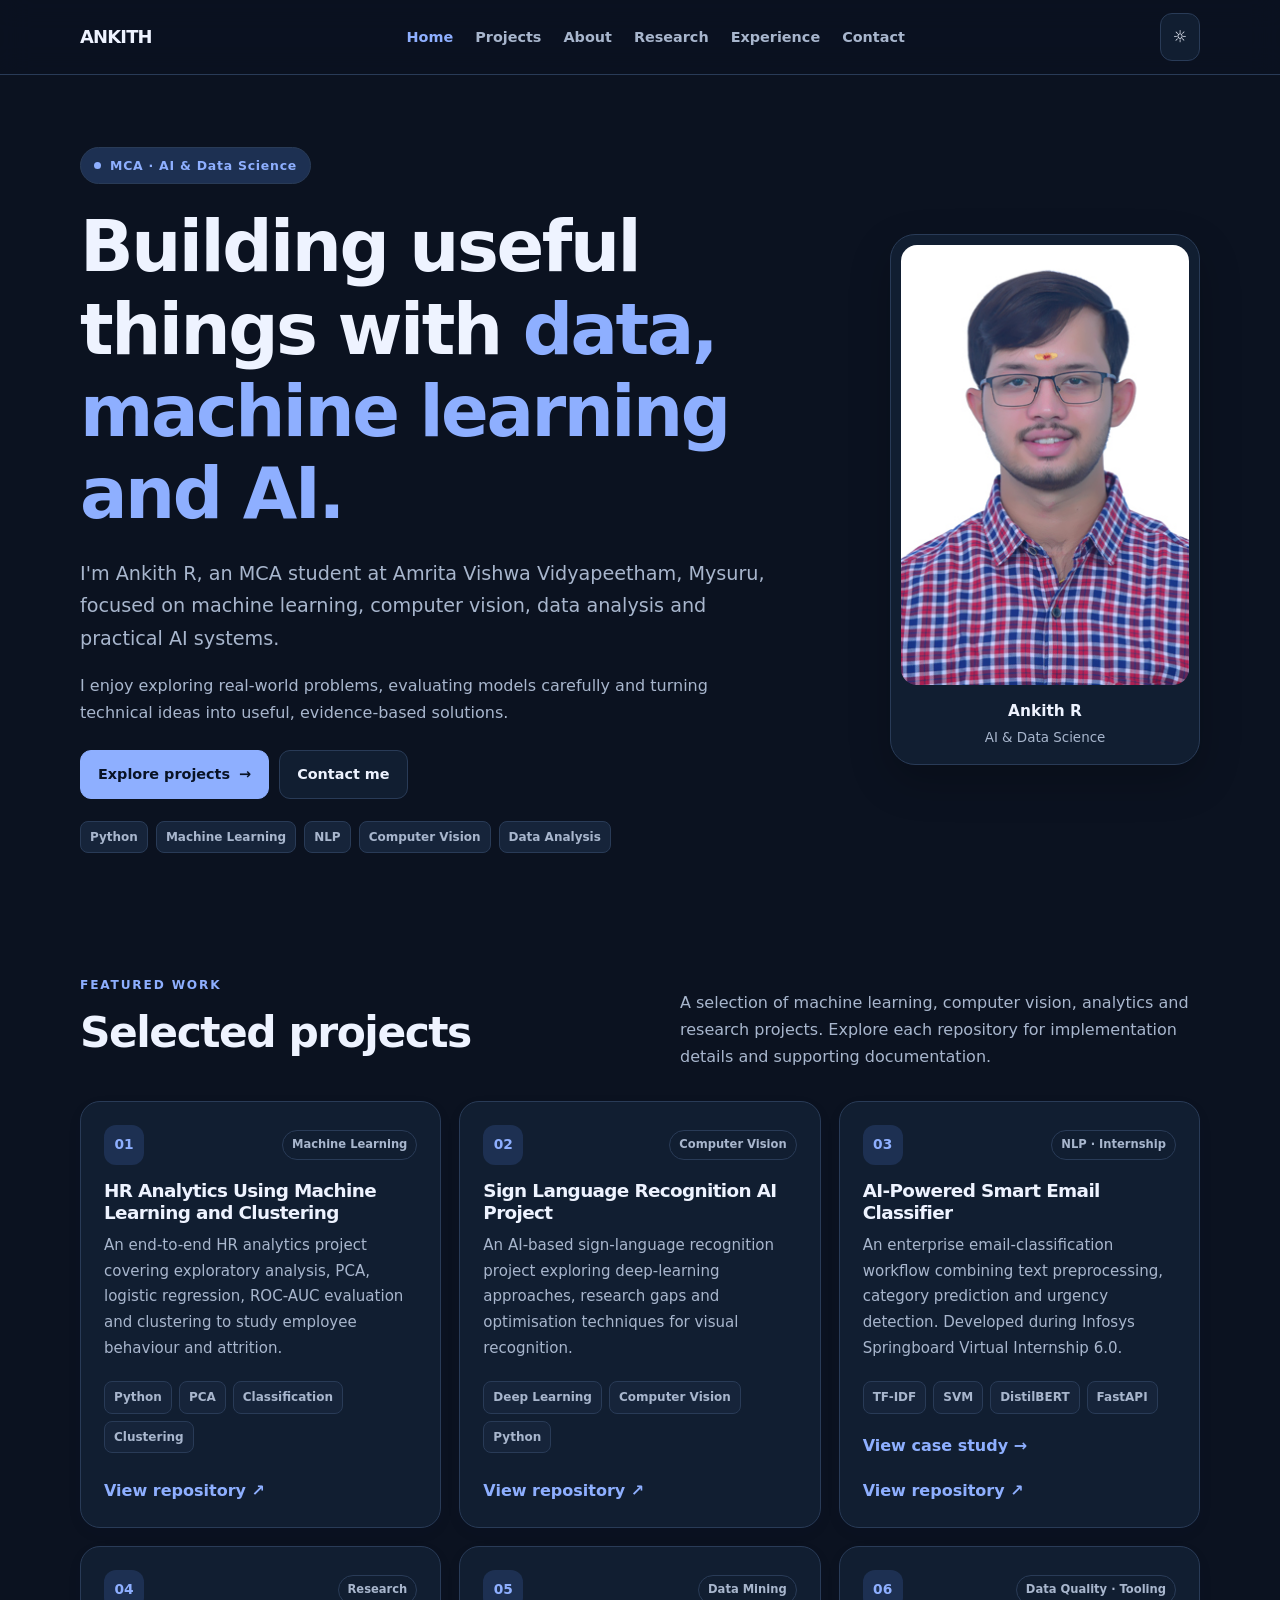
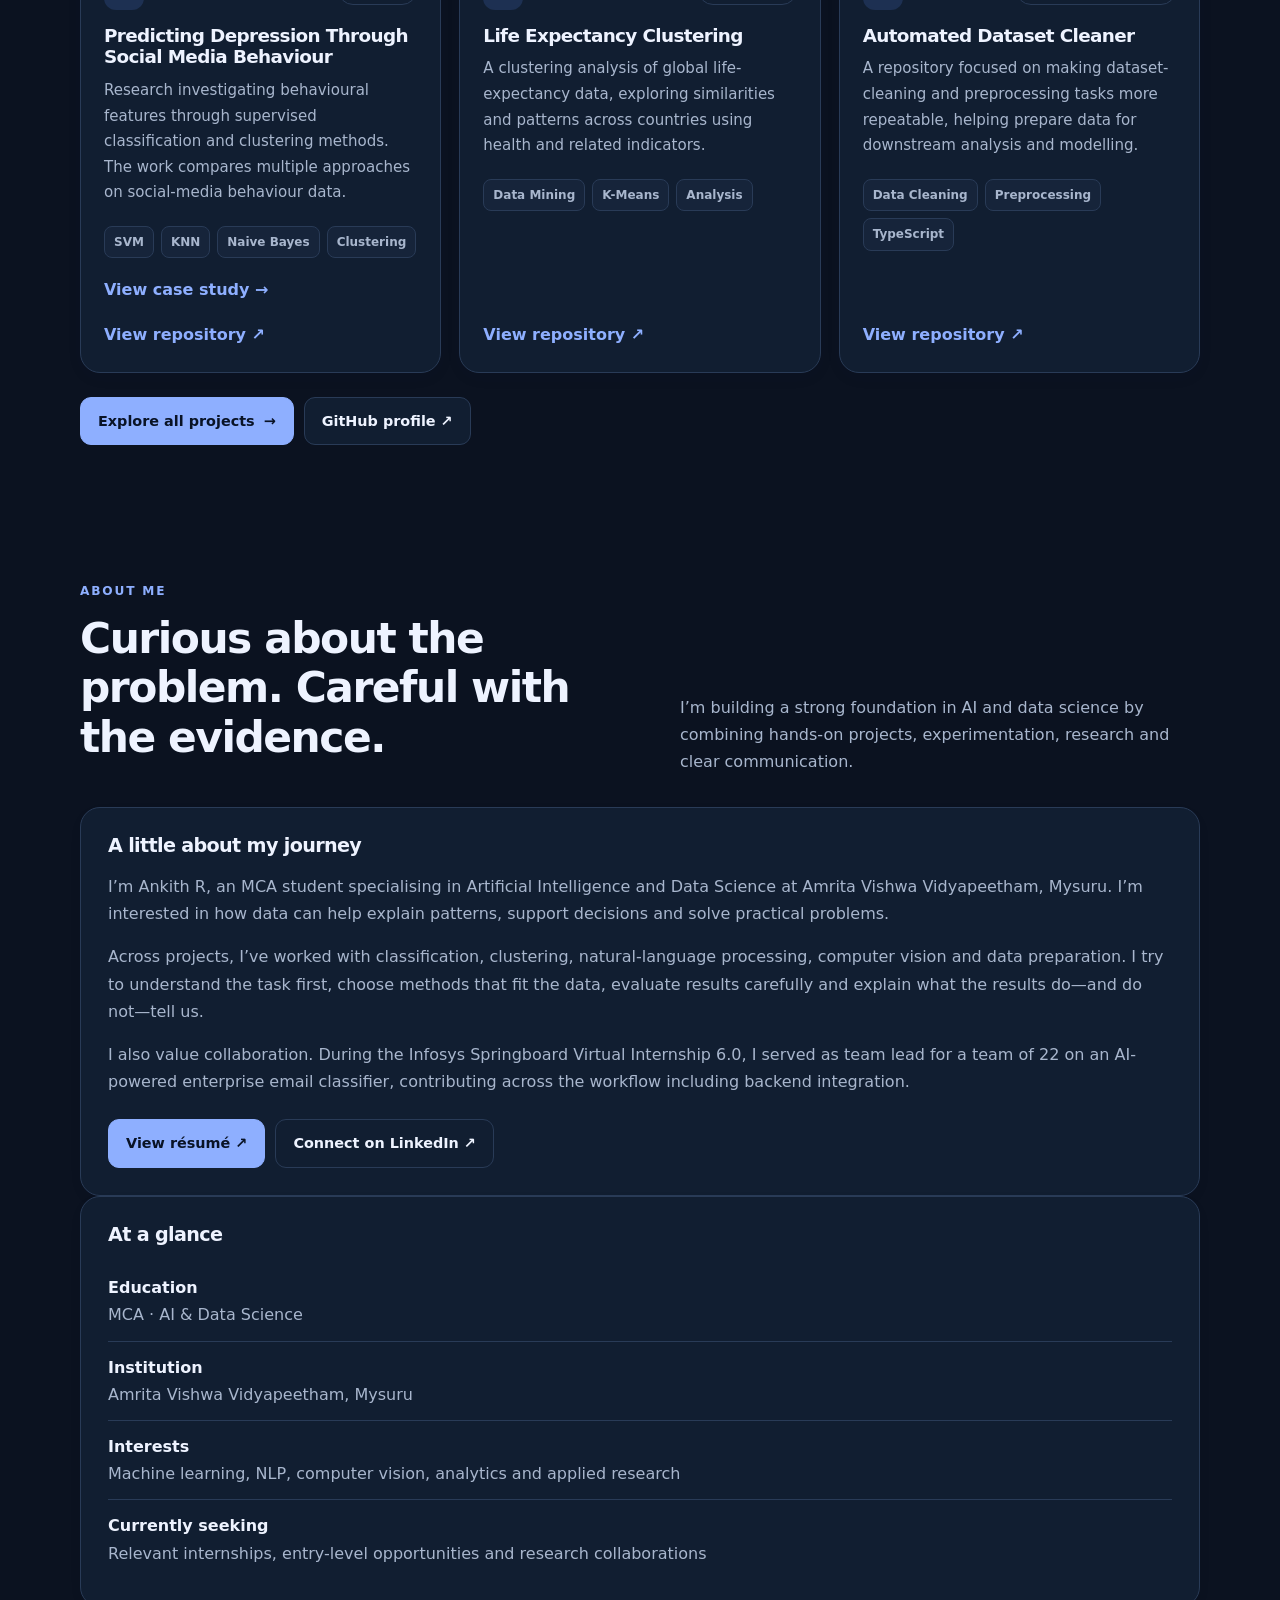
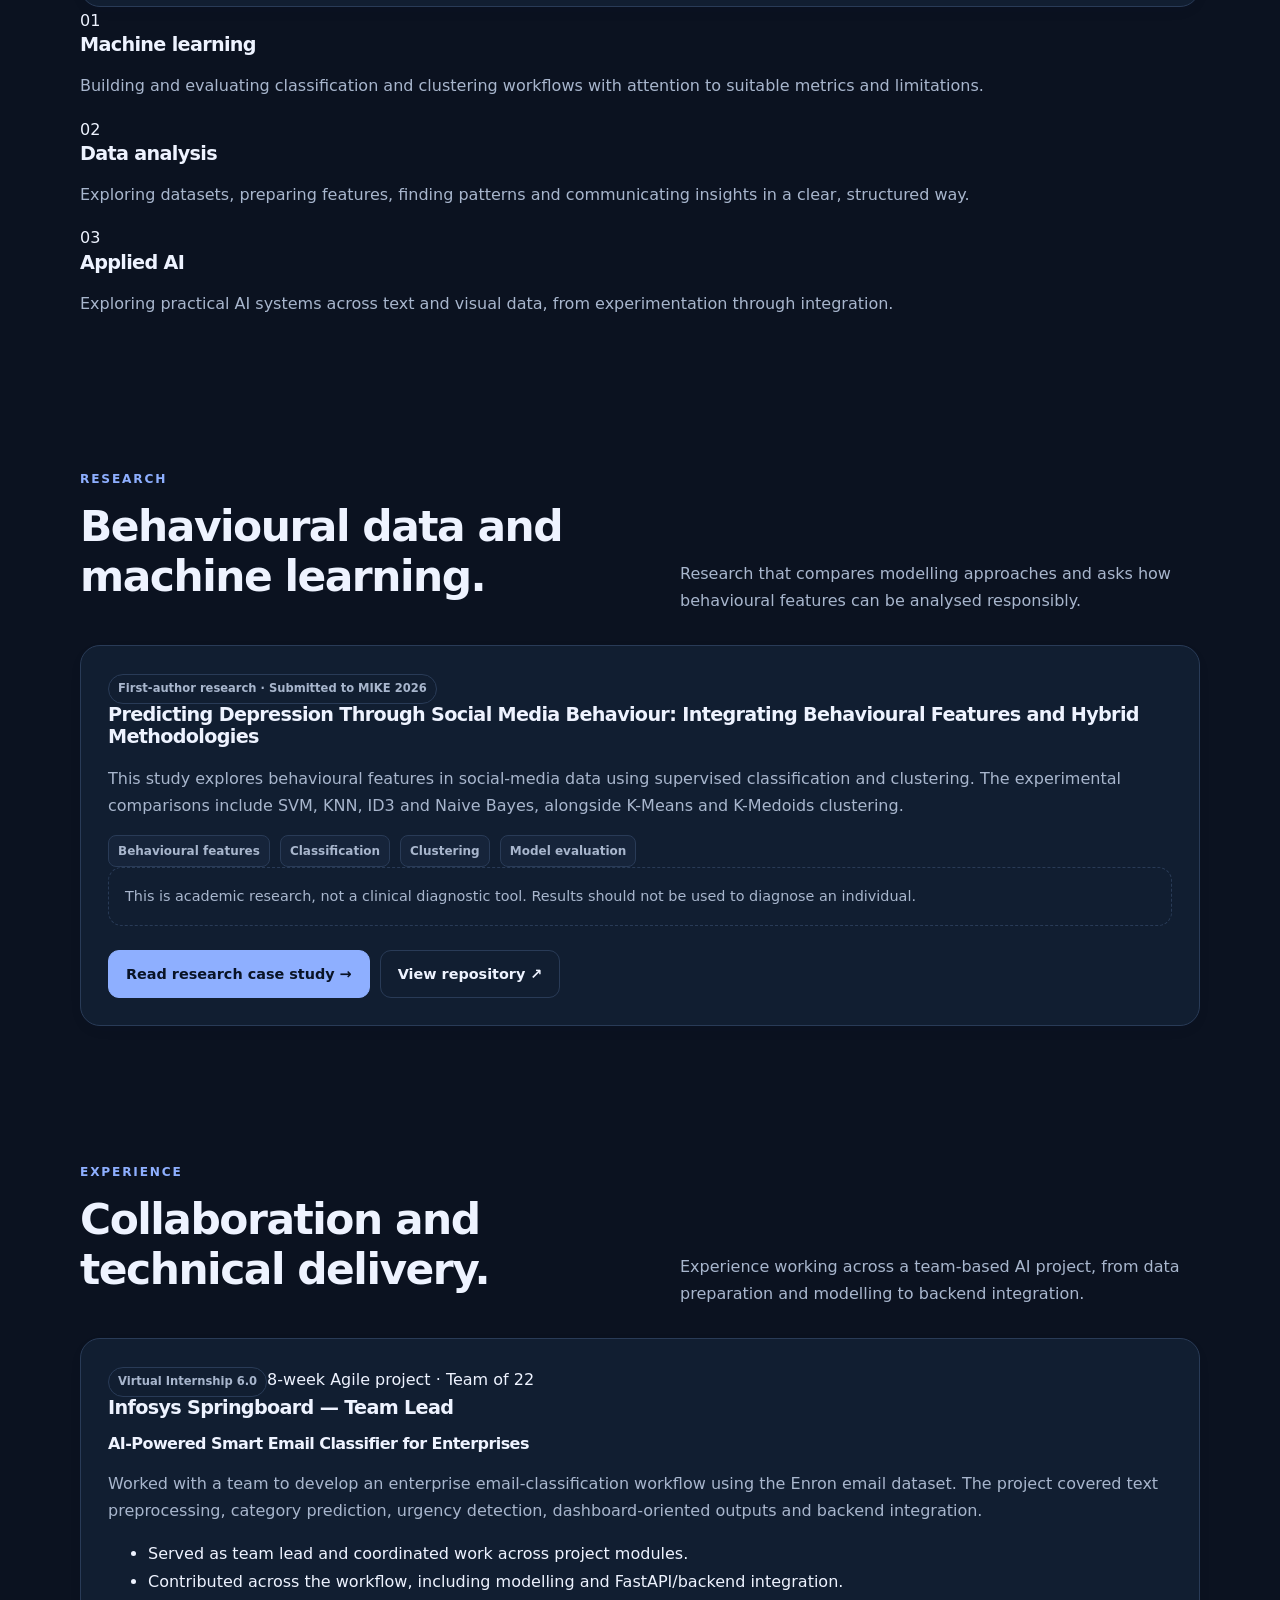
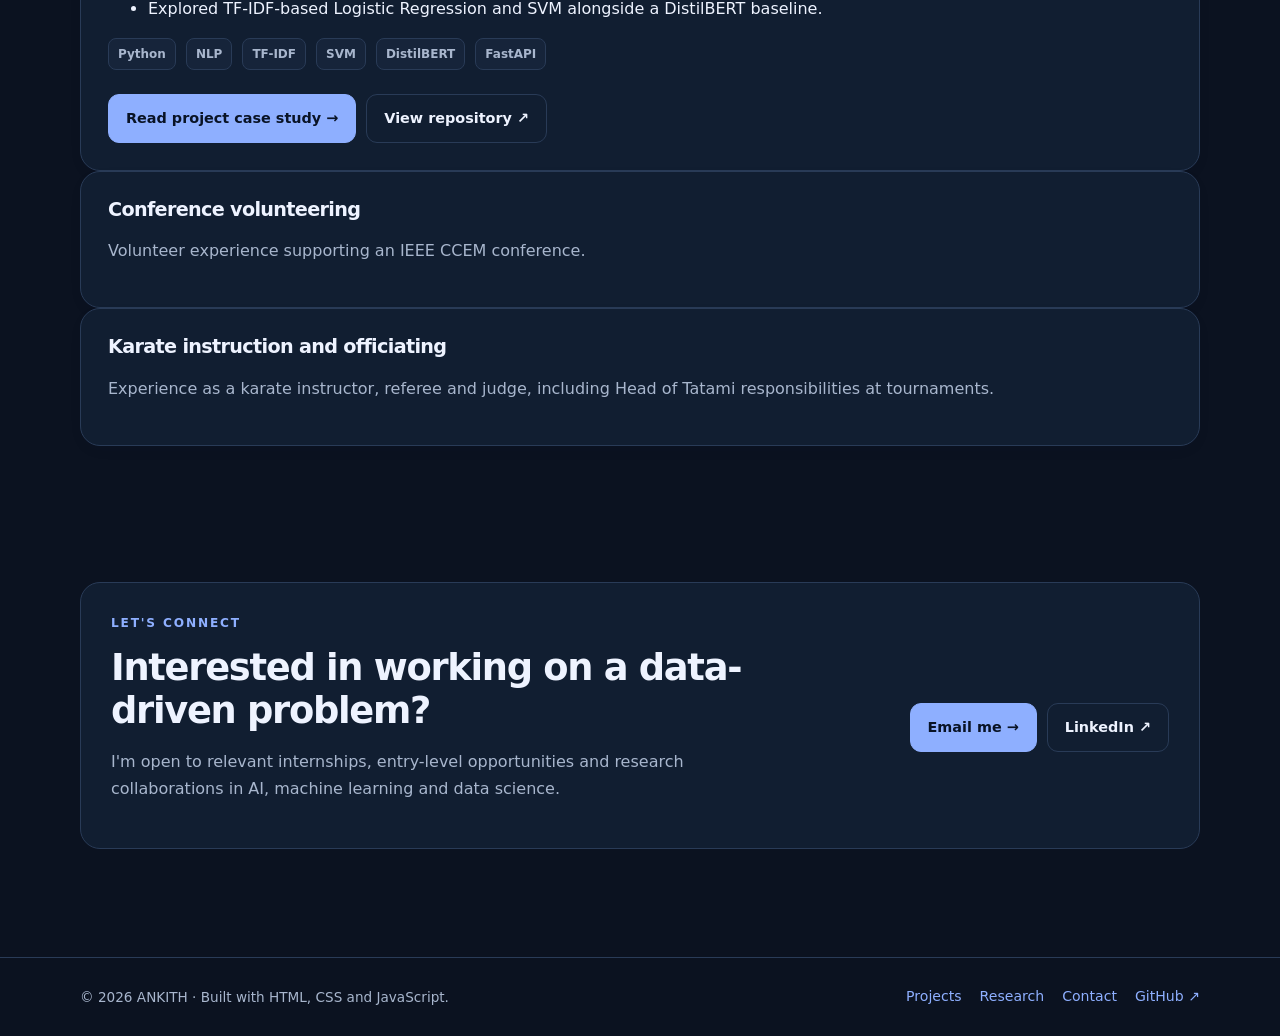
==== commit 83baec77: "Revise About and Experience sections in index.html Removed the old 'About' and 'Experience' sections" ====
--- a/index.html
+++ b/index.html
@@ -100,21 +100,6 @@
       </div>
     </section>
 
-    <!-- ABOUT PREVIEW -->
-    <section class="section" id="about">
-      <div class="container content-narrow reveal">
-        <div class="kicker">About my work</div>
-        <h2>From experiments to explainable results.</h2>
-        <p>
-          My work spans machine learning, computer vision, analytics
-          and research. I focus on understanding the problem, choosing
-          suitable methods, evaluating results and communicating
-          findings clearly.
-        </p>
-        <a class="text-link" href="#about">More about me <span aria-hidden="true">→</span></a>
-      </div>
-    </section>
-
     <!-- FEATURED PROJECTS -->
     <section class="section projects-showcase" id="projects">
       <div class="container">
@@ -260,31 +245,102 @@
       </div>
     </section>
 
-    <!-- RESEARCH / EXPERIENCE -->
-    <section class="section">
-      <div class="container highlight-grid">
-        <article class="panel reveal" id="research">
-          <div class="kicker">Research</div>
-          <h2>Behavioural data and machine learning.</h2>
-          <p>
-            My research explores how behavioural features and
-            machine-learning methods can be used to analyse
-            social-media behaviour data.
-          </p>
-          <a class="text-link" href="#research">Explore research →</a>
+    <!-- ABOUT -->
+    <section class="section about-section" id="about" aria-labelledby="about-title">
+      <div class="container">
+        <div class="section-head">
+          <div>
+            <div class="kicker">About me</div>
+            <h2 id="about-title">Curious about the problem. Careful with the evidence.</h2>
+          </div>
+          <p>I’m building a strong foundation in AI and data science by combining hands-on projects, experimentation, research and clear communication.</p>
+        </div>
+
+        <div class="about-grid">
+          <article class="panel about-story reveal">
+            <h3>A little about my journey</h3>
+            <p>I’m Ankith R, an MCA student specialising in Artificial Intelligence and Data Science at Amrita Vishwa Vidyapeetham, Mysuru. I’m interested in how data can help explain patterns, support decisions and solve practical problems.</p>
+            <p>Across projects, I’ve worked with classification, clustering, natural-language processing, computer vision and data preparation. I try to understand the task first, choose methods that fit the data, evaluate results carefully and explain what the results do—and do not—tell us.</p>
+            <p>I also value collaboration. During the Infosys Springboard Virtual Internship 6.0, I served as team lead for a team of 22 on an AI-powered enterprise email classifier, contributing across the workflow including backend integration.</p>
+            <div class="button-row">
+              <a class="btn btn-primary" href="assets/Ankith_Ravishankar_Resume.pdf" target="_blank" rel="noopener noreferrer">View résumé ↗</a>
+              <a class="btn btn-secondary" href="https://www.linkedin.com/in/ankith-r-/" target="_blank" rel="noopener noreferrer">Connect on LinkedIn ↗</a>
+            </div>
+          </article>
+
+          <aside class="panel about-details reveal">
+            <h3>At a glance</h3>
+            <ul class="list-clean">
+              <li><strong>Education</strong><br>MCA · AI &amp; Data Science</li>
+              <li><strong>Institution</strong><br>Amrita Vishwa Vidyapeetham, Mysuru</li>
+              <li><strong>Interests</strong><br>Machine learning, NLP, computer vision, analytics and applied research</li>
+              <li><strong>Currently seeking</strong><br>Relevant internships, entry-level opportunities and research collaborations</li>
+            </ul>
+          </aside>
+        </div>
+
+        <div class="about-focus-grid">
+          <article class="focus-card reveal"><span class="focus-index">01</span><h3>Machine learning</h3><p>Building and evaluating classification and clustering workflows with attention to suitable metrics and limitations.</p></article>
+          <article class="focus-card reveal"><span class="focus-index">02</span><h3>Data analysis</h3><p>Exploring datasets, preparing features, finding patterns and communicating insights in a clear, structured way.</p></article>
+          <article class="focus-card reveal"><span class="focus-index">03</span><h3>Applied AI</h3><p>Exploring practical AI systems across text and visual data, from experimentation through integration.</p></article>
+        </div>
+      </div>
+    </section>
+
+    <!-- RESEARCH -->
+    <section class="section" id="research" aria-labelledby="research-title">
+      <div class="container research-layout">
+        <div class="section-head">
+          <div>
+            <div class="kicker">Research</div>
+            <h2 id="research-title">Behavioural data and machine learning.</h2>
+          </div>
+          <p>Research that compares modelling approaches and asks how behavioural features can be analysed responsibly.</p>
+        </div>
+        <article class="panel research-panel reveal">
+          <div class="badge">First-author research · Submitted to MIKE 2026</div>
+          <h3>Predicting Depression Through Social Media Behaviour: Integrating Behavioural Features and Hybrid Methodologies</h3>
+          <p>This study explores behavioural features in social-media data using supervised classification and clustering. The experimental comparisons include SVM, KNN, ID3 and Naive Bayes, alongside K-Means and K-Medoids clustering.</p>
+          <div class="tag-row"><span class="tag">Behavioural features</span><span class="tag">Classification</span><span class="tag">Clustering</span><span class="tag">Model evaluation</span></div>
+          <p class="notice research-note">This is academic research, not a clinical diagnostic tool. Results should not be used to diagnose an individual.</p>
+          <div class="button-row">
+            <a class="btn btn-primary" href="projects/depression-research.html">Read research case study →</a>
+            <a class="btn btn-secondary" href="https://github.com/AnkithR10/Predicting-Depression-Through-Social-Media-Behaviour" target="_blank" rel="noopener noreferrer">View repository ↗</a>
+          </div>
         </article>
-
-        <article class="panel reveal" id="experience">
-          <div class="kicker">Experience</div>
-          <h2>Collaboration and technical delivery.</h2>
-          <p>
-            During Infosys Springboard Virtual Internship 6.0,
-            I served as team lead and contributed across the
-            smart email-classification workflow, including
-            backend integration.
-          </p>
-          <a class="text-link" href="#experience">View experience →</a>
+      </div>
+    </section>
+
+    <!-- EXPERIENCE -->
+    <section class="section" id="experience" aria-labelledby="experience-title">
+      <div class="container">
+        <div class="section-head">
+          <div>
+            <div class="kicker">Experience</div>
+            <h2 id="experience-title">Collaboration and technical delivery.</h2>
+          </div>
+          <p>Experience working across a team-based AI project, from data preparation and modelling to backend integration.</p>
+        </div>
+        <article class="panel experience-panel reveal">
+          <div class="experience-topline"><span class="badge">Virtual Internship 6.0</span><span class="experience-meta">8-week Agile project · Team of 22</span></div>
+          <h3>Infosys Springboard — Team Lead</h3>
+          <h4>AI-Powered Smart Email Classifier for Enterprises</h4>
+          <p>Worked with a team to develop an enterprise email-classification workflow using the Enron email dataset. The project covered text preprocessing, category prediction, urgency detection, dashboard-oriented outputs and backend integration.</p>
+          <ul class="experience-list">
+            <li>Served as team lead and coordinated work across project modules.</li>
+            <li>Contributed across the workflow, including modelling and FastAPI/backend integration.</li>
+            <li>Explored TF-IDF-based Logistic Regression and SVM alongside a DistilBERT baseline.</li>
+          </ul>
+          <div class="tag-row"><span class="tag">Python</span><span class="tag">NLP</span><span class="tag">TF-IDF</span><span class="tag">SVM</span><span class="tag">DistilBERT</span><span class="tag">FastAPI</span></div>
+          <div class="button-row">
+            <a class="btn btn-primary" href="projects/email-classifier.html">Read project case study →</a>
+            <a class="btn btn-secondary" href="https://github.com/AnkithR10/AI-Powered-Smart-Email-Classifier-for-Enterprises" target="_blank" rel="noopener noreferrer">View repository ↗</a>
+          </div>
         </article>
+        <div class="experience-extra-grid">
+          <article class="content-card reveal"><h3>Conference volunteering</h3><p>Volunteer experience supporting an IEEE CCEM conference.</p></article>
+          <article class="content-card reveal"><h3>Karate instruction and officiating</h3><p>Experience as a karate instructor, referee and judge, including Head of Tatami responsibilities at tournaments.</p></article>
+        </div>
       </div>
     </section>
 
@@ -301,7 +357,7 @@
           </p>
         </div>
         <div class="button-row">
-          <a class="btn btn-primary" href="#contact">Get in touch →</a>
+          <a class="btn btn-primary" href="mailto:ankith.ravishankar@gmail.com">Email me →</a>
           <a class="btn btn-secondary" href="https://www.linkedin.com/in/ankith-r-/" target="_blank" rel="noopener noreferrer">LinkedIn ↗</a>
         </div>
       </div>
--- a/assets/style.css
+++ b/assets/style.css
@@ -988,3 +988,10 @@
     transform: none;
   }
 }
+
+
+/* Single-page navigation enhancements */
+html { scroll-padding-top: 96px; }
+[id] { scroll-margin-top: 96px; }
+.nav a[aria-current="location"] { color: var(--accent); text-decoration: none; }
+@media (prefers-reduced-motion: reduce) { html { scroll-behavior: auto; } }
